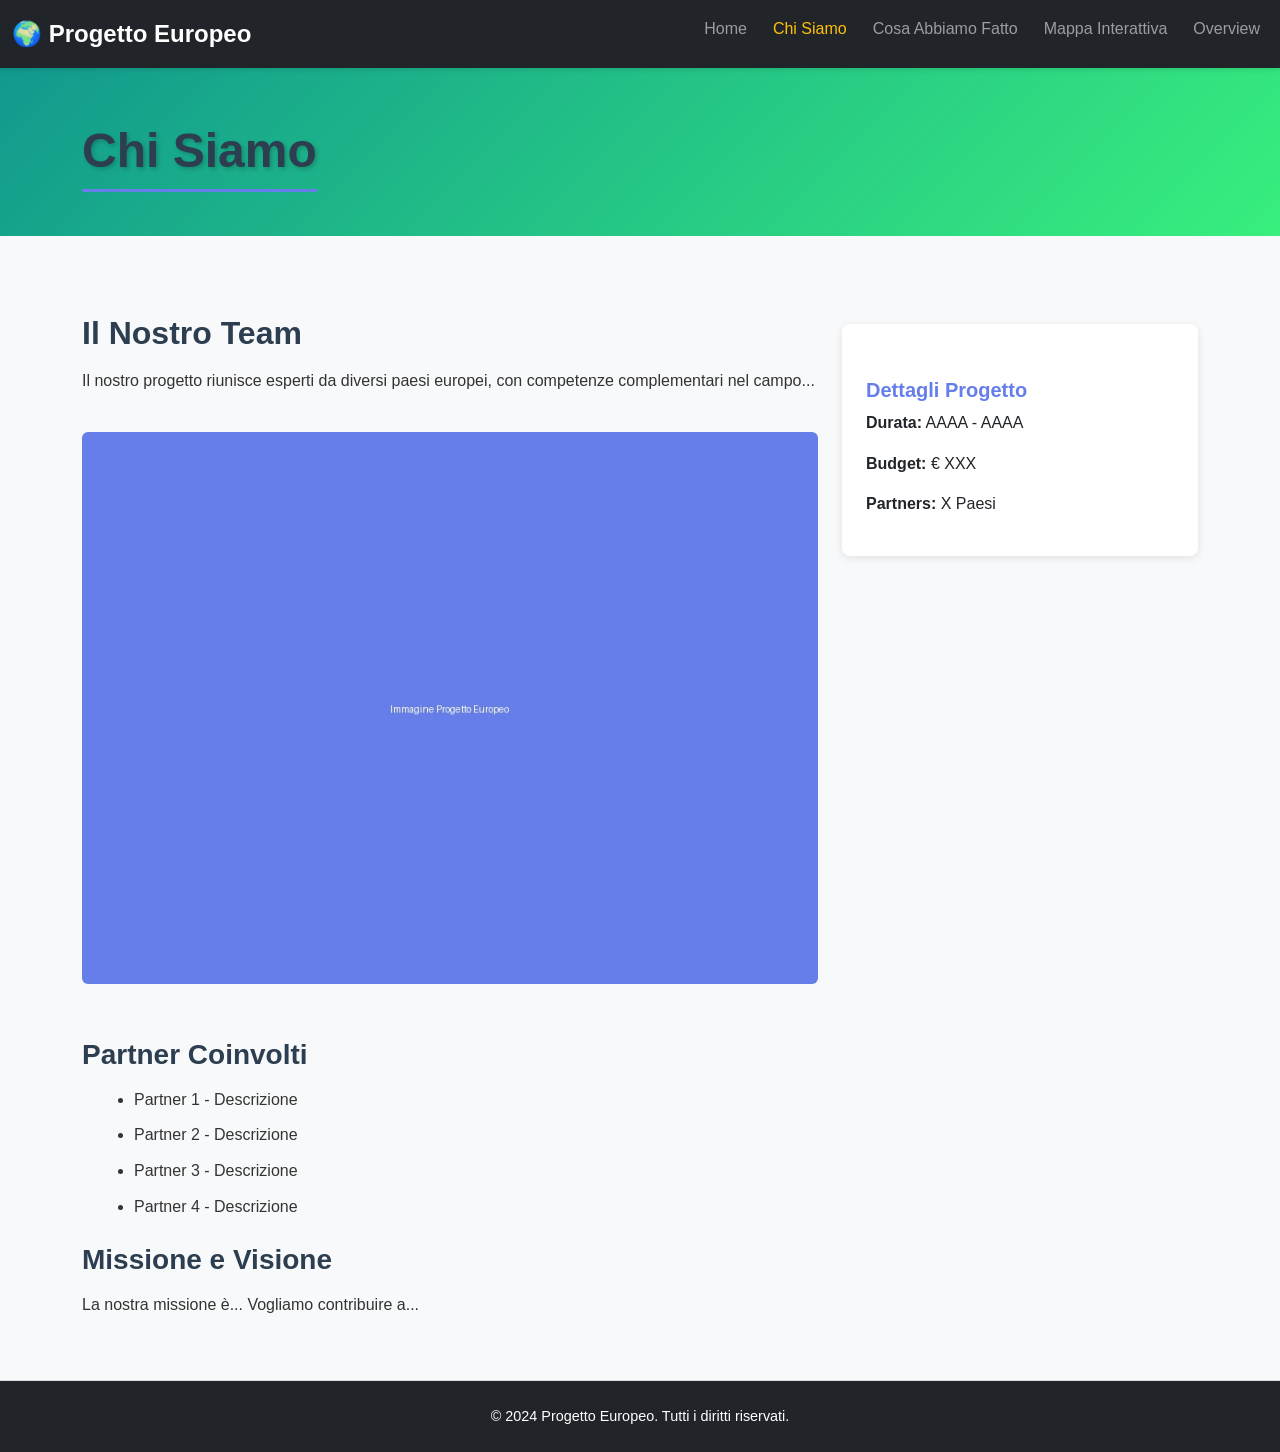
==== pages/chi-siamo.html @ 7ce90f55 "Aggiunta struttura sito con 5 pagine" ====
<!DOCTYPE html>
<html lang="it">
<head>
    <meta charset="UTF-8">
    <meta name="viewport" content="width=device-width, initial-scale=1.0">
    <title>Chi Siamo - Progetto Europeo</title>
    <link href="https://cdn.jsdelivr.net/npm/bootstrap@5.3.0/dist/css/bootstrap.min.css" rel="stylesheet">
    <link rel="stylesheet" href="../css/style.css">
</head>
<body>
    <!-- Navbar -->
    <nav class="navbar navbar-expand-lg navbar-dark bg-dark sticky-top">
        <div class="container-fluid">
            <a class="navbar-brand" href="../index.html">🌍 Progetto Europeo</a>
            <button class="navbar-toggler" type="button" data-bs-toggle="collapse" data-bs-target="#navbarNav">
                <span class="navbar-toggler-icon"></span>
            </button>
            <div class="collapse navbar-collapse" id="navbarNav">
                <ul class="navbar-nav ms-auto">
                    <li class="nav-item">
                        <a class="nav-link" href="../index.html">Home</a>
                    </li>
                    <li class="nav-item">
                        <a class="nav-link active" href="chi-siamo.html">Chi Siamo</a>
                    </li>
                    <li class="nav-item">
                        <a class="nav-link" href="cosa-abbiamo-fatto.html">Cosa Abbiamo Fatto</a>
                    </li>
                    <li class="nav-item">
                        <a class="nav-link" href="mappa-interattiva.html">Mappa Interattiva</a>
                    </li>
                    <li class="nav-item">
                        <a class="nav-link" href="overview.html">Overview</a>
                    </li>
                </ul>
            </div>
        </div>
    </nav>

    <!-- Page Title -->
    <section class="hero bg-success text-white py-4">
        <div class="container">
            <h1>Chi Siamo</h1>
        </div>
    </section>

    <!-- Main Content -->
    <main class="container my-5">
        <div class="row">
            <div class="col-md-8">
                <h2>Il Nostro Team</h2>
                <p>Il nostro progetto riunisce esperti da diversi paesi europei, con competenze complementari nel campo...</p>
                
                <img src="../images/prova.jpg" alt="Team Progetto" class="img-fluid rounded my-4">
                
                <h3>Partner Coinvolti</h3>
                <ul>
                    <li>Partner 1 - Descrizione</li>
                    <li>Partner 2 - Descrizione</li>
                    <li>Partner 3 - Descrizione</li>
                    <li>Partner 4 - Descrizione</li>
                </ul>

                <h3 class="mt-4">Missione e Visione</h3>
                <p>La nostra missione è... Vogliamo contribuire a...</p>
            </div>
            <aside class="col-md-4">
                <div class="card">
                    <div class="card-body">
                        <h5 class="card-title">Dettagli Progetto</h5>
                        <p><strong>Durata:</strong> AAAA - AAAA</p>
                        <p><strong>Budget:</strong> € XXX</p>
                        <p><strong>Partners:</strong> X Paesi</p>
                    </div>
                </div>
            </aside>
        </div>
    </main>

    <!-- Footer -->
    <footer class="bg-dark text-white text-center py-4 mt-5">
        <p>&copy; 2024 Progetto Europeo. Tutti i diritti riservati.</p>
    </footer>

    <script src="https://cdn.jsdelivr.net/npm/bootstrap@5.3.0/dist/js/bootstrap.bundle.min.js"></script>
    <script src="../js/script.js"></script>
</body>
</html>
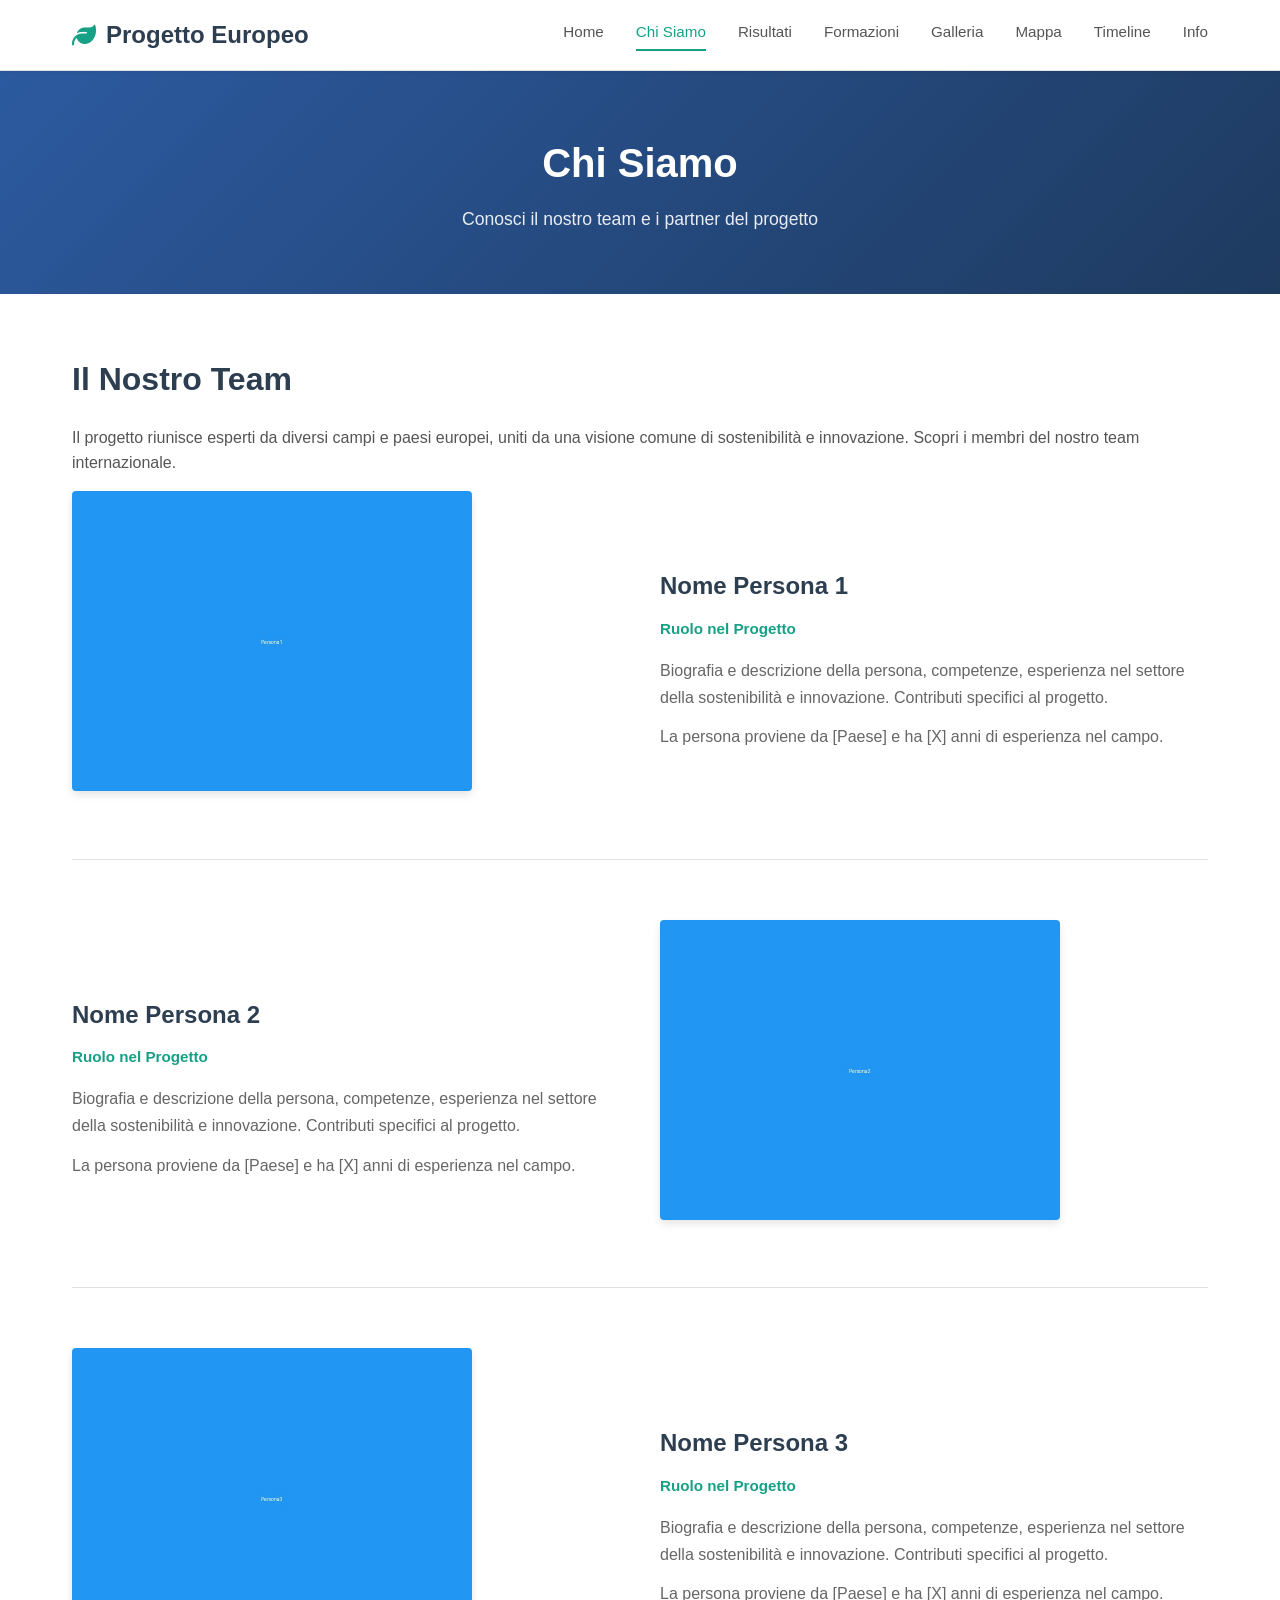
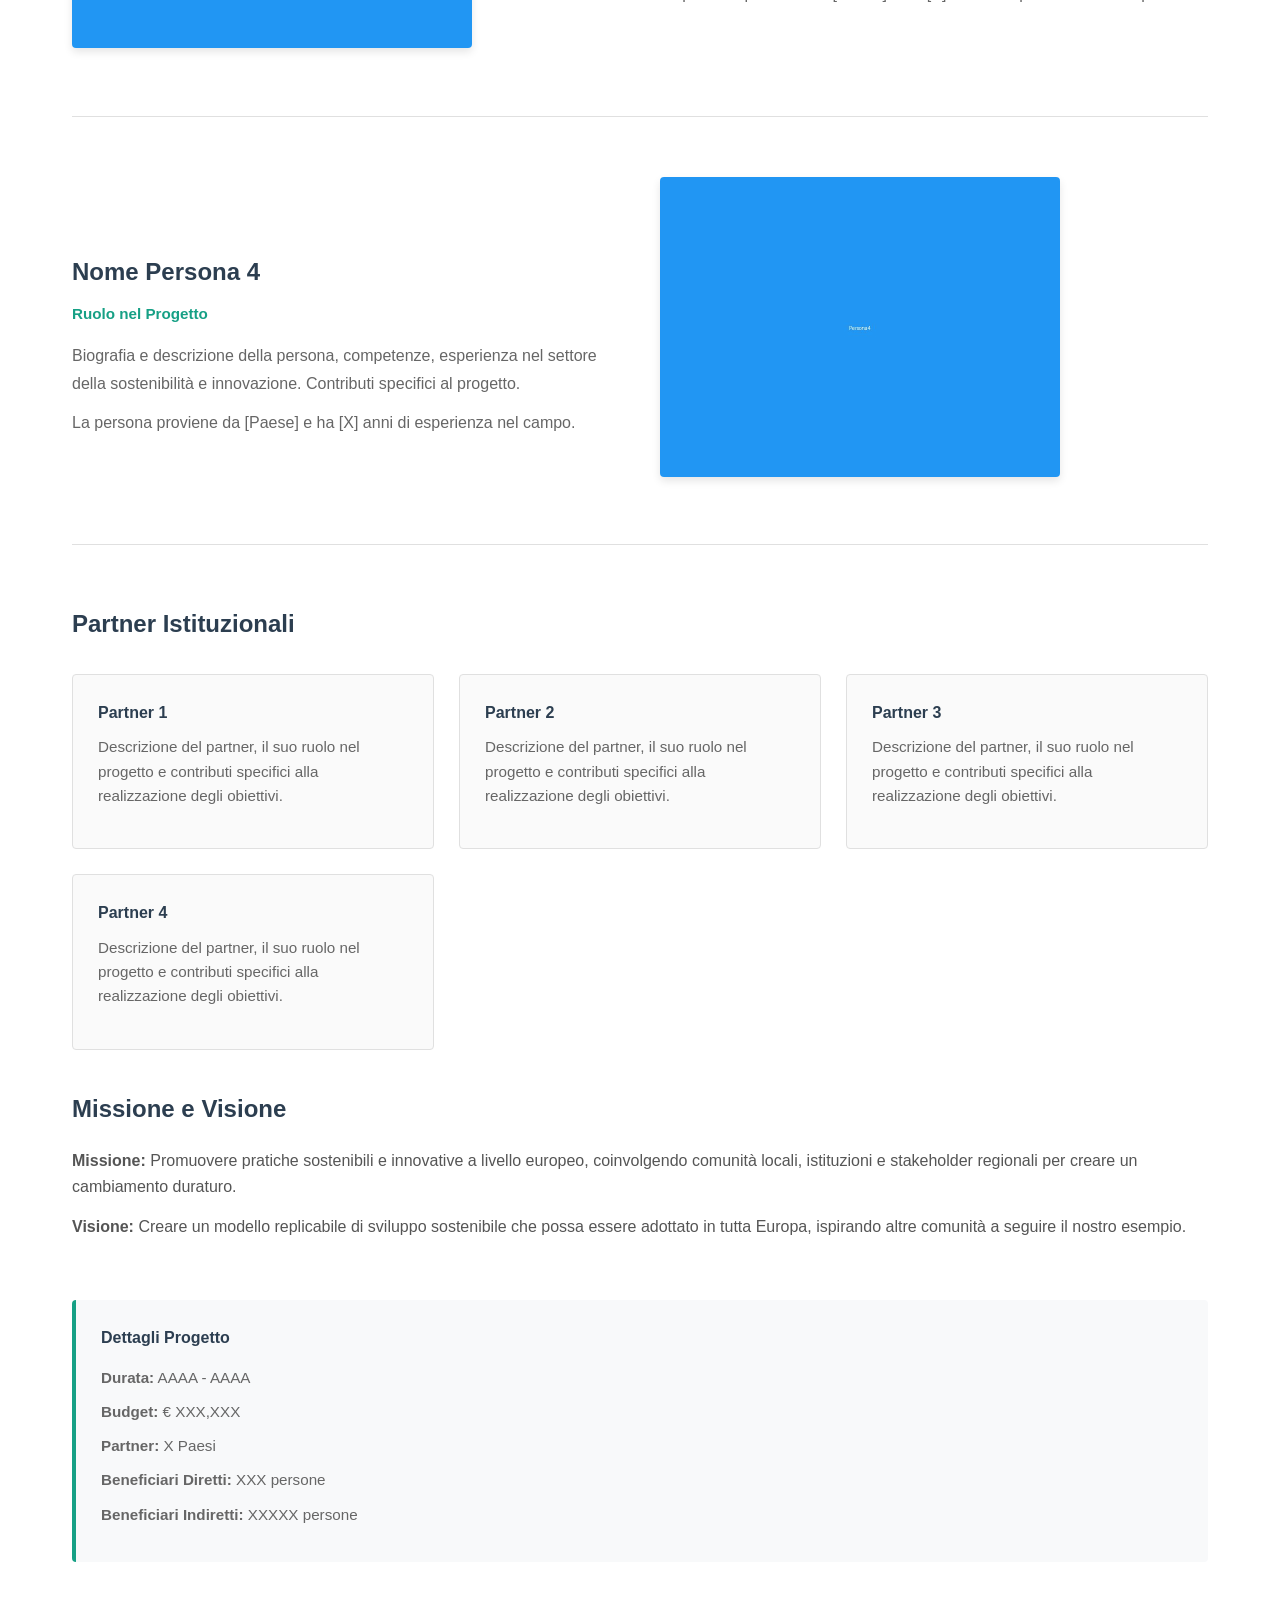
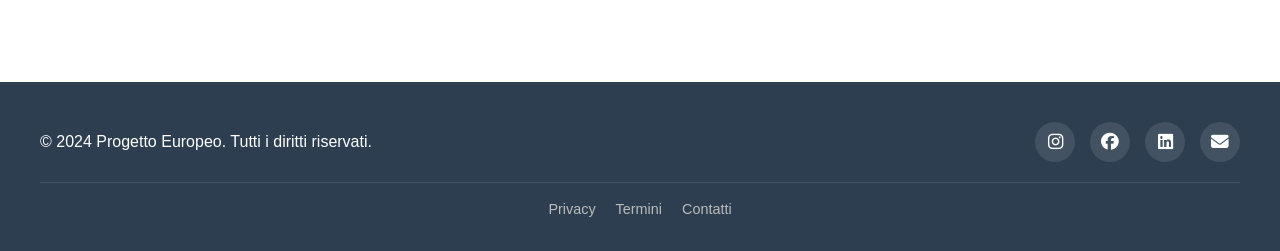
==== commit 4fd86eb3: "Nuovo tema minimalista, aggiunto: contatti, social icons, timeline, scrool-to-top" ====
--- a/pages/chi-siamo.html
+++ b/pages/chi-siamo.html
@@ -4,85 +4,166 @@
     <meta charset="UTF-8">
     <meta name="viewport" content="width=device-width, initial-scale=1.0">
     <title>Chi Siamo - Progetto Europeo</title>
-    <link href="https://cdn.jsdelivr.net/npm/bootstrap@5.3.0/dist/css/bootstrap.min.css" rel="stylesheet">
+    <link href="https://cdnjs.cloudflare.com/ajax/libs/font-awesome/6.4.0/css/all.min.css" rel="stylesheet">
     <link rel="stylesheet" href="../css/style.css">
 </head>
 <body>
     <!-- Navbar -->
-    <nav class="navbar navbar-expand-lg navbar-dark bg-dark sticky-top">
-        <div class="container-fluid">
-            <a class="navbar-brand" href="../index.html">🌍 Progetto Europeo</a>
-            <button class="navbar-toggler" type="button" data-bs-toggle="collapse" data-bs-target="#navbarNav">
-                <span class="navbar-toggler-icon"></span>
-            </button>
-            <div class="collapse navbar-collapse" id="navbarNav">
-                <ul class="navbar-nav ms-auto">
-                    <li class="nav-item">
-                        <a class="nav-link" href="../index.html">Home</a>
-                    </li>
-                    <li class="nav-item">
-                        <a class="nav-link active" href="chi-siamo.html">Chi Siamo</a>
-                    </li>
-                    <li class="nav-item">
-                        <a class="nav-link" href="cosa-abbiamo-fatto.html">Cosa Abbiamo Fatto</a>
-                    </li>
-                    <li class="nav-item">
-                        <a class="nav-link" href="mappa-interattiva.html">Mappa Interattiva</a>
-                    </li>
-                    <li class="nav-item">
-                        <a class="nav-link" href="overview.html">Overview</a>
-                    </li>
-                </ul>
+    <nav class="navbar">
+        <div class="nav-container">
+            <a href="../index.html" class="nav-logo">
+                <i class="fas fa-leaf"></i> Progetto Europeo
+            </a>
+            <div class="nav-menu">
+                <a href="../index.html" class="nav-link">Home</a>
+                <a href="chi-siamo.html" class="nav-link active">Chi Siamo</a>
+                <a href="risultati.html" class="nav-link">Risultati</a>
+                <a href="formazioni.html" class="nav-link">Formazioni</a>
+                <a href="galleria.html" class="nav-link">Galleria</a>
+                <a href="mappa.html" class="nav-link">Mappa</a>
+                <a href="timeline.html" class="nav-link">Timeline</a>
+                <a href="overview.html" class="nav-link">Info</a>
+            </div>
+            <div class="nav-toggle">
+                <span></span>
+                <span></span>
+                <span></span>
             </div>
         </div>
     </nav>
 
-    <!-- Page Title -->
-    <section class="hero bg-success text-white py-4">
-        <div class="container">
-            <h1>Chi Siamo</h1>
-        </div>
+    <!-- Page Header -->
+    <section class="page-header" style="background: linear-gradient(135deg, #2c5aa0 0%, #1e3a5f 100%);">
+        <h1>Chi Siamo</h1>
+        <p>Conosci il nostro team e i partner del progetto</p>
     </section>
 
-    <!-- Main Content -->
-    <main class="container my-5">
-        <div class="row">
-            <div class="col-md-8">
-                <h2>Il Nostro Team</h2>
-                <p>Il nostro progetto riunisce esperti da diversi paesi europei, con competenze complementari nel campo...</p>
-                
-                <img src="../images/prova.jpg" alt="Team Progetto" class="img-fluid rounded my-4">
-                
-                <h3>Partner Coinvolti</h3>
-                <ul>
-                    <li>Partner 1 - Descrizione</li>
-                    <li>Partner 2 - Descrizione</li>
-                    <li>Partner 3 - Descrizione</li>
-                    <li>Partner 4 - Descrizione</li>
-                </ul>
+    <main class="container">
+        <section class="content-section">
+            <h2>Il Nostro Team</h2>
+            <p>Il progetto riunisce esperti da diversi campi e paesi europei, uniti da una visione comune di sostenibilità e innovazione. Scopri i membri del nostro team internazionale.</p>
 
-                <h3 class="mt-4">Missione e Visione</h3>
-                <p>La nostra missione è... Vogliamo contribuire a...</p>
+            <!-- Team Members with Alternating Layout -->
+            <div class="team-member">
+                <div>
+                    <img src="../images/chi-siamo/persona1.jpg" alt="Persona 1" class="team-image">
+                </div>
+                <div class="team-info">
+                    <h3>Nome Persona 1</h3>
+                    <p class="position">Ruolo nel Progetto</p>
+                    <p>Biografia e descrizione della persona, competenze, esperienza nel settore della sostenibilità e innovazione. Contributi specifici al progetto.</p>
+                    <p>La persona proviene da [Paese] e ha [X] anni di esperienza nel campo.</p>
+                </div>
             </div>
-            <aside class="col-md-4">
-                <div class="card">
-                    <div class="card-body">
-                        <h5 class="card-title">Dettagli Progetto</h5>
-                        <p><strong>Durata:</strong> AAAA - AAAA</p>
-                        <p><strong>Budget:</strong> € XXX</p>
-                        <p><strong>Partners:</strong> X Paesi</p>
-                    </div>
+
+            <div class="team-member reverse">
+                <div>
+                    <img src="../images/chi-siamo/persona2.jpg" alt="Persona 2" class="team-image">
                 </div>
-            </aside>
-        </div>
+                <div class="team-info">
+                    <h3>Nome Persona 2</h3>
+                    <p class="position">Ruolo nel Progetto</p>
+                    <p>Biografia e descrizione della persona, competenze, esperienza nel settore della sostenibilità e innovazione. Contributi specifici al progetto.</p>
+                    <p>La persona proviene da [Paese] e ha [X] anni di esperienza nel campo.</p>
+                </div>
+            </div>
+
+            <div class="team-member">
+                <div>
+                    <img src="../images/chi-siamo/persona3.jpg" alt="Persona 3" class="team-image">
+                </div>
+                <div class="team-info">
+                    <h3>Nome Persona 3</h3>
+                    <p class="position">Ruolo nel Progetto</p>
+                    <p>Biografia e descrizione della persona, competenze, esperienza nel settore della sostenibilità e innovazione. Contributi specifici al progetto.</p>
+                    <p>La persona proviene da [Paese] e ha [X] anni di esperienza nel campo.</p>
+                </div>
+            </div>
+
+            <div class="team-member reverse">
+                <div>
+                    <img src="../images/chi-siamo/persona4.jpg" alt="Persona 4" class="team-image">
+                </div>
+                <div class="team-info">
+                    <h3>Nome Persona 4</h3>
+                    <p class="position">Ruolo nel Progetto</p>
+                    <p>Biografia e descrizione della persona, competenze, esperienza nel settore della sostenibilità e innovazione. Contributi specifici al progetto.</p>
+                    <p>La persona proviene da [Paese] e ha [X] anni di esperienza nel campo.</p>
+                </div>
+            </div>
+
+            <h3>Partner Istituzionali</h3>
+            <div class="partners-grid">
+                <div class="partner-card">
+                    <h4>Partner 1</h4>
+                    <p>Descrizione del partner, il suo ruolo nel progetto e contributi specifici alla realizzazione degli obiettivi.</p>
+                </div>
+                <div class="partner-card">
+                    <h4>Partner 2</h4>
+                    <p>Descrizione del partner, il suo ruolo nel progetto e contributi specifici alla realizzazione degli obiettivi.</p>
+                </div>
+                <div class="partner-card">
+                    <h4>Partner 3</h4>
+                    <p>Descrizione del partner, il suo ruolo nel progetto e contributi specifici alla realizzazione degli obiettivi.</p>
+                </div>
+                <div class="partner-card">
+                    <h4>Partner 4</h4>
+                    <p>Descrizione del partner, il suo ruolo nel progetto e contributi specifici alla realizzazione degli obiettivi.</p>
+                </div>
+            </div>
+
+            <h3>Missione e Visione</h3>
+            <p><strong>Missione:</strong> Promuovere pratiche sostenibili e innovative a livello europeo, coinvolgendo comunità locali, istituzioni e stakeholder regionali per creare un cambiamento duraturo.</p>
+            <p><strong>Visione:</strong> Creare un modello replicabile di sviluppo sostenibile che possa essere adottato in tutta Europa, ispirando altre comunità a seguire il nostro esempio.</p>
+        </section>
+
+        <aside class="info-box" style="margin-top: 40px;">
+            <h4>Dettagli Progetto</h4>
+            <ul class="info-list">
+                <li><strong>Durata:</strong> AAAA - AAAA</li>
+                <li><strong>Budget:</strong> € XXX,XXX</li>
+                <li><strong>Partner:</strong> X Paesi</li>
+                <li><strong>Beneficiari Diretti:</strong> XXX persone</li>
+                <li><strong>Beneficiari Indiretti:</strong> XXXXX persone</li>
+            </ul>
+        </aside>
     </main>
 
     <!-- Footer -->
-    <footer class="bg-dark text-white text-center py-4 mt-5">
-        <p>&copy; 2024 Progetto Europeo. Tutti i diritti riservati.</p>
+    <footer class="footer">
+        <div class="footer-container">
+            <div class="footer-content">
+                <div class="footer-text">
+                    <p>&copy; 2024 Progetto Europeo. Tutti i diritti riservati.</p>
+                </div>
+                <div class="social-links">
+                    <a href="https://instagram.com/tuo-progetto" target="_blank" title="Instagram">
+                        <i class="fab fa-instagram"></i>
+                    </a>
+                    <a href="https://facebook.com/tuo-progetto" target="_blank" title="Facebook">
+                        <i class="fab fa-facebook"></i>
+                    </a>
+                    <a href="https://linkedin.com" target="_blank" title="LinkedIn">
+                        <i class="fab fa-linkedin"></i>
+                    </a>
+                    <a href="mailto:info@progetto.it" title="Email">
+                        <i class="fas fa-envelope"></i>
+                    </a>
+                </div>
+            </div>
+            <div class="footer-links">
+                <a href="#">Privacy</a>
+                <a href="#">Termini</a>
+                <a href="#">Contatti</a>
+            </div>
+        </div>
     </footer>
 
-    <script src="https://cdn.jsdelivr.net/npm/bootstrap@5.3.0/dist/js/bootstrap.bundle.min.js"></script>
+    <!-- Scroll to Top Button -->
+    <button class="scroll-top-btn" id="scrollTopBtn">
+        <i class="fas fa-arrow-up"></i>
+    </button>
+
     <script src="../js/script.js"></script>
 </body>
 </html>
--- a/css/style.css
+++ b/css/style.css
@@ -0,0 +1,976 @@
+/* ===== Reset e Base ===== */
+* {
+    margin: 0;
+    padding: 0;
+    box-sizing: border-box;
+}
+
+html {
+    scroll-behavior: smooth;
+}
+
+body {
+    font-family: 'Segoe UI', Tahoma, Geneva, Verdana, sans-serif;
+    background-color: #ffffff;
+    color: #333;
+    line-height: 1.6;
+}
+
+/* ===== Navbar ===== */
+.navbar {
+    background-color: #ffffff;
+    border-bottom: 1px solid #e0e0e0;
+    position: sticky;
+    top: 0;
+    z-index: 1000;
+    box-shadow: 0 2px 4px rgba(0,0,0,0.05);
+}
+
+.nav-container {
+    max-width: 1200px;
+    margin: 0 auto;
+    padding: 1rem 2rem;
+    display: flex;
+    justify-content: space-between;
+    align-items: center;
+}
+
+.nav-logo {
+    font-size: 1.5rem;
+    font-weight: 700;
+    color: #2c3e50;
+    text-decoration: none;
+    display: flex;
+    align-items: center;
+    gap: 10px;
+}
+
+.nav-logo i {
+    color: #16a085;
+}
+
+.nav-menu {
+    display: flex;
+    gap: 2rem;
+    list-style: none;
+}
+
+.nav-link {
+    color: #555;
+    text-decoration: none;
+    font-size: 0.95rem;
+    font-weight: 500;
+    transition: color 0.3s ease;
+    border-bottom: 2px solid transparent;
+    padding-bottom: 5px;
+}
+
+.nav-link:hover,
+.nav-link.active {
+    color: #16a085;
+    border-bottom-color: #16a085;
+}
+
+.nav-toggle {
+    display: none;
+    flex-direction: column;
+    cursor: pointer;
+}
+
+.nav-toggle span {
+    width: 25px;
+    height: 3px;
+    background-color: #333;
+    margin: 5px 0;
+    transition: 0.3s;
+}
+
+/* ===== Hero Section ===== */
+.hero {
+    background: linear-gradient(135deg, #f5f7fa 0%, #c3cfe2 100%);
+    padding: 100px 2rem;
+    text-align: center;
+    min-height: 500px;
+    display: flex;
+    align-items: center;
+    justify-content: center;
+}
+
+.hero-content {
+    max-width: 800px;
+    margin: 0 auto;
+}
+
+.hero h1 {
+    font-size: 3rem;
+    color: #2c3e50;
+    margin-bottom: 15px;
+    font-weight: 700;
+}
+
+.hero-subtitle {
+    font-size: 1.3rem;
+    color: #555;
+    margin-bottom: 30px;
+}
+
+.cta-button {
+    display: inline-block;
+    padding: 12px 40px;
+    background-color: #16a085;
+    color: #fff;
+    text-decoration: none;
+    border-radius: 4px;
+    font-weight: 600;
+    transition: background-color 0.3s ease;
+}
+
+.cta-button:hover {
+    background-color: #117a65;
+}
+
+/* ===== Page Header ===== */
+.page-header {
+    padding: 60px 2rem;
+    color: #fff;
+    text-align: center;
+}
+
+.page-header h1 {
+    font-size: 2.5rem;
+    margin-bottom: 10px;
+    font-weight: 700;
+}
+
+.page-header p {
+    font-size: 1.1rem;
+    opacity: 0.9;
+}
+
+/* ===== Container ===== */
+.container {
+    max-width: 1200px;
+    margin: 0 auto;
+    padding: 60px 2rem;
+}
+
+/* ===== Highlights Grid ===== */
+.highlights {
+    margin-bottom: 60px;
+}
+
+.highlights h2 {
+    font-size: 2rem;
+    color: #2c3e50;
+    margin-bottom: 40px;
+    text-align: center;
+    font-weight: 700;
+}
+
+.highlights-grid {
+    display: grid;
+    grid-template-columns: repeat(auto-fit, minmax(300px, 1fr));
+    gap: 30px;
+}
+
+.highlight-card {
+    padding: 30px;
+    background-color: #f8f9fa;
+    border-radius: 4px;
+    text-align: center;
+    transition: transform 0.3s ease, box-shadow 0.3s ease;
+}
+
+.highlight-card:hover {
+    transform: translateY(-5px);
+    box-shadow: 0 8px 16px rgba(0,0,0,0.1);
+}
+
+.highlight-icon {
+    font-size: 2.5rem;
+    color: #16a085;
+    margin-bottom: 15px;
+}
+
+.highlight-card h3 {
+    font-size: 1.3rem;
+    color: #2c3e50;
+    margin-bottom: 10px;
+    font-weight: 600;
+}
+
+.highlight-card p {
+    color: #666;
+    font-size: 0.95rem;
+}
+
+/* ===== Content Section ===== */
+.content-section {
+    margin-bottom: 60px;
+}
+
+.content-section h2 {
+    font-size: 2rem;
+    color: #2c3e50;
+    margin-bottom: 20px;
+    font-weight: 700;
+}
+
+.content-section h3 {
+    font-size: 1.5rem;
+    color: #2c3e50;
+    margin-top: 40px;
+    margin-bottom: 20px;
+    font-weight: 600;
+}
+
+.content-section p {
+    color: #555;
+    margin-bottom: 15px;
+    font-size: 1rem;
+}
+
+/* ===== About Preview ===== */
+.about-preview {
+    background-color: #f8f9fa;
+    padding: 60px 2rem;
+    border-radius: 4px;
+}
+
+.about-content {
+    max-width: 900px;
+    margin: 0 auto;
+}
+
+.about-image {
+    max-width: 100%;
+    height: auto;
+    margin: 30px 0;
+    border-radius: 4px;
+}
+
+/* ===== Partners Grid ===== */
+.partners-grid {
+    display: grid;
+    grid-template-columns: repeat(auto-fit, minmax(280px, 1fr));
+    gap: 25px;
+    margin: 30px 0;
+}
+
+.partner-card {
+    padding: 25px;
+    border: 1px solid #e0e0e0;
+    border-radius: 4px;
+    background-color: #fafafa;
+    transition: all 0.3s ease;
+}
+
+.partner-card:hover {
+    border-color: #16a085;
+    box-shadow: 0 4px 12px rgba(22, 160, 133, 0.1);
+}
+
+.partner-card h4 {
+    color: #2c3e50;
+    margin-bottom: 10px;
+    font-weight: 600;
+}
+
+.partner-card p {
+    color: #666;
+    font-size: 0.95rem;
+}
+
+/* ===== Chi Siamo - Layout Alternato ===== */
+.team-member {
+    display: grid;
+    grid-template-columns: 1fr 1fr;
+    gap: 40px;
+    align-items: center;
+    margin-bottom: 60px;
+    padding-bottom: 60px;
+    border-bottom: 1px solid #e0e0e0;
+}
+
+.team-member:last-child {
+    border-bottom: none;
+}
+
+.team-member.reverse {
+    grid-template-columns: 1fr 1fr;
+    direction: rtl;
+}
+
+.team-member.reverse > * {
+    direction: ltr;
+}
+
+.team-image {
+    width: 100%;
+    max-width: 400px;
+    height: auto;
+    border-radius: 4px;
+    box-shadow: 0 4px 8px rgba(0,0,0,0.1);
+}
+
+.team-info h3 {
+    font-size: 1.5rem;
+    color: #2c3e50;
+    margin-bottom: 10px;
+    font-weight: 600;
+}
+
+.team-info .position {
+    color: #16a085;
+    font-weight: 600;
+    margin-bottom: 15px;
+    font-size: 0.95rem;
+}
+
+.team-info p {
+    color: #666;
+    margin-bottom: 12px;
+    line-height: 1.7;
+}
+
+/* ===== Timeline ===== */
+.results-timeline {
+    margin: 40px 0;
+}
+
+.timeline-item {
+    margin-bottom: 50px;
+    padding-left: 50px;
+    position: relative;
+}
+
+.timeline-marker {
+    position: absolute;
+    left: 0;
+    top: 0;
+    width: 40px;
+    height: 40px;
+    background-color: #16a085;
+    color: white;
+    border-radius: 50%;
+    display: flex;
+    align-items: center;
+    justify-content: center;
+    font-weight: bold;
+    font-size: 1.1rem;
+}
+
+.timeline-item h3 {
+    color: #2c3e50;
+    margin-bottom: 10px;
+    font-weight: 600;
+}
+
+.timeline-image {
+    max-width: 100%;
+    height: auto;
+    margin-top: 20px;
+    border-radius: 4px;
+}
+
+/* ===== Courses Grid ===== */
+.courses-grid {
+    display: grid;
+    grid-template-columns: repeat(auto-fit, minmax(300px, 1fr));
+    gap: 25px;
+    margin: 30px 0;
+}
+
+.course-card {
+    border: 1px solid #e0e0e0;
+    border-radius: 4px;
+    overflow: hidden;
+    transition: all 0.3s ease;
+    background-color: #fff;
+}
+
+.course-card:hover {
+    box-shadow: 0 8px 16px rgba(0,0,0,0.1);
+}
+
+.course-header {
+    height: 100px;
+    display: flex;
+    align-items: center;
+    justify-content: center;
+    color: white;
+    font-size: 2rem;
+}
+
+.course-body {
+    padding: 25px;
+}
+
+.course-body h3 {
+    color: #2c3e50;
+    font-size: 1.2rem;
+    margin-bottom: 12px;
+    font-weight: 600;
+}
+
+.course-meta {
+    display: flex;
+    gap: 20px;
+    margin-bottom: 15px;
+    font-size: 0.9rem;
+    color: #666;
+}
+
+.course-meta span {
+    display: flex;
+    align-items: center;
+    gap: 5px;
+}
+
+.course-dates {
+    color: #16a085;
+    font-weight: 600;
+    font-size: 0.9rem;
+}
+
+/* ===== Resources List ===== */
+.resources-list {
+    margin: 30px 0;
+}
+
+.resource-item {
+    display: flex;
+    gap: 25px;
+    padding: 25px;
+    border: 1px solid #e0e0e0;
+    border-radius: 4px;
+    margin-bottom: 20px;
+    transition: all 0.3s ease;
+}
+
+.resource-item:hover {
+    border-color: #16a085;
+    background-color: #f8f9fa;
+}
+
+.resource-item i {
+    font-size: 2rem;
+    color: #16a085;
+    min-width: 60px;
+}
+
+.resource-info h4 {
+    color: #2c3e50;
+    margin-bottom: 5px;
+    font-weight: 600;
+}
+
+.resource-info p {
+    color: #666;
+    margin-bottom: 10px;
+    font-size: 0.95rem;
+}
+
+.download-link {
+    color: #16a085;
+    text-decoration: none;
+    font-weight: 600;
+    transition: color 0.3s ease;
+}
+
+.download-link:hover {
+    color: #117a65;
+}
+
+/* ===== Galleria Foto ===== */
+.gallery-grid {
+    display: grid;
+    grid-template-columns: repeat(auto-fill, minmax(250px, 1fr));
+    gap: 20px;
+    margin: 30px 0;
+}
+
+.gallery-item {
+    position: relative;
+    overflow: hidden;
+    border-radius: 4px;
+    aspect-ratio: 1;
+    cursor: pointer;
+}
+
+.gallery-item img {
+    width: 100%;
+    height: 100%;
+    object-fit: cover;
+    transition: transform 0.3s ease;
+}
+
+.gallery-item:hover img {
+    transform: scale(1.05);
+}
+
+.gallery-overlay {
+    position: absolute;
+    top: 0;
+    left: 0;
+    right: 0;
+    bottom: 0;
+    background-color: rgba(22, 160, 133, 0.8);
+    display: flex;
+    align-items: center;
+    justify-content: center;
+    color: white;
+    font-weight: 600;
+    opacity: 0;
+    transition: opacity 0.3s ease;
+}
+
+.gallery-item:hover .gallery-overlay {
+    opacity: 1;
+}
+
+/* ===== Stats Grid ===== */
+.stats-grid {
+    display: grid;
+    grid-template-columns: repeat(auto-fit, minmax(200px, 1fr));
+    gap: 25px;
+    margin: 30px 0;
+}
+
+.stat-card {
+    padding: 30px;
+    background-color: #f8f9fa;
+    border-radius: 4px;
+    text-align: center;
+    border: 1px solid #e0e0e0;
+}
+
+.stat-number {
+    font-size: 2.5rem;
+    color: #16a085;
+    font-weight: 700;
+    margin-bottom: 10px;
+}
+
+.stat-card p {
+    color: #666;
+    font-weight: 600;
+}
+
+/* ===== Deliverables Grid ===== */
+.deliverables-grid {
+    display: grid;
+    grid-template-columns: repeat(auto-fit, minmax(250px, 1fr));
+    gap: 25px;
+    margin: 30px 0;
+}
+
+.deliverable-item {
+    padding: 30px;
+    background-color: #f8f9fa;
+    border-radius: 4px;
+    text-align: center;
+    transition: all 0.3s ease;
+}
+
+.deliverable-item:hover {
+    background-color: #e8f5f1;
+}
+
+.deliverable-item i {
+    font-size: 2.5rem;
+    color: #16a085;
+    margin-bottom: 15px;
+}
+
+.deliverable-item h4 {
+    color: #2c3e50;
+    margin-bottom: 10px;
+    font-weight: 600;
+}
+
+.deliverable-item p {
+    color: #666;
+    font-size: 0.95rem;
+}
+
+/* ===== Info Box ===== */
+.info-box {
+    padding: 25px;
+    background-color: #f8f9fa;
+    border-radius: 4px;
+    border-left: 4px solid #16a085;
+}
+
+.info-box h4 {
+    color: #2c3e50;
+    margin-bottom: 15px;
+    font-weight: 600;
+}
+
+.info-list {
+    list-style: none;
+}
+
+.info-list li {
+    color: #666;
+    margin-bottom: 10px;
+    font-size: 0.95rem;
+}
+
+.link-button {
+    display: inline-block;
+    color: #16a085;
+    text-decoration: none;
+    font-weight: 600;
+    transition: color 0.3s ease;
+    margin-top: 15px;
+}
+
+.link-button:hover {
+    color: #117a65;
+}
+
+.full-image {
+    max-width: 100%;
+    height: auto;
+    margin: 30px 0;
+    border-radius: 4px;
+}
+
+/* ===== Contact Section ===== */
+.contact-section {
+    background-color: #f8f9fa;
+    padding: 60px 2rem;
+    margin: 60px 0;
+    border-radius: 4px;
+}
+
+.contact-section h2 {
+    text-align: center;
+    margin-bottom: 40px;
+}
+
+.contact-grid {
+    display: grid;
+    grid-template-columns: repeat(auto-fit, minmax(280px, 1fr));
+    gap: 25px;
+}
+
+.contact-card {
+    background-color: #fff;
+    padding: 30px;
+    border-radius: 4px;
+    text-align: center;
+    border: 1px solid #e0e0e0;
+    transition: all 0.3s ease;
+}
+
+.contact-card:hover {
+    border-color: #16a085;
+    box-shadow: 0 4px 12px rgba(22, 160, 133, 0.1);
+}
+
+.contact-card i {
+    font-size: 2.5rem;
+    color: #16a085;
+    margin-bottom: 15px;
+    display: block;
+}
+
+.contact-card p {
+    color: #666;
+    font-size: 1rem;
+    margin-bottom: 0;
+}
+
+.contact-card a {
+    color: #16a085;
+    text-decoration: none;
+    font-weight: 600;
+    transition: color 0.3s ease;
+}
+
+.contact-card a:hover {
+    color: #117a65;
+}
+
+/* ===== Instagram CTA ===== */
+.instagram-cta {
+    background: linear-gradient(135deg, #e74c3c 0%, #e67e22 100%);
+    padding: 40px 2rem;
+    text-align: center;
+    margin: 60px 0;
+    border-radius: 4px;
+}
+
+.instagram-cta h3 {
+    color: #fff;
+    margin-bottom: 15px;
+    font-size: 1.5rem;
+}
+
+.instagram-cta p {
+    color: #fff;
+    margin-bottom: 20px;
+    font-size: 1rem;
+}
+
+.instagram-button {
+    display: inline-block;
+    padding: 14px 40px;
+    background-color: #fff;
+    color: #e74c3c;
+    text-decoration: none;
+    border-radius: 4px;
+    font-weight: 600;
+    transition: all 0.3s ease;
+    font-size: 1rem;
+}
+
+.instagram-button:hover {
+    transform: translateY(-2px);
+    box-shadow: 0 4px 12px rgba(0,0,0,0.2);
+}
+
+.instagram-button i {
+    margin-right: 8px;
+}
+
+/* ===== Scroll to Top Button ===== */
+.scroll-top-btn {
+    position: fixed;
+    bottom: 30px;
+    right: 30px;
+    width: 50px;
+    height: 50px;
+    background-color: #16a085;
+    color: #fff;
+    border: none;
+    border-radius: 50%;
+    font-size: 1.5rem;
+    cursor: pointer;
+    display: none;
+    align-items: center;
+    justify-content: center;
+    z-index: 999;
+    transition: all 0.3s ease;
+    box-shadow: 0 4px 8px rgba(0,0,0,0.2);
+}
+
+.scroll-top-btn:hover {
+    background-color: #117a65;
+    transform: translateY(-5px);
+    box-shadow: 0 6px 12px rgba(0,0,0,0.3);
+}
+
+.scroll-top-btn.show {
+    display: flex;
+}
+
+/* ===== Footer ===== */
+.footer {
+    background-color: #2c3e50;
+    color: #fff;
+    padding: 40px 2rem 30px;
+    margin-top: 60px;
+}
+
+.footer-container {
+    max-width: 1200px;
+    margin: 0 auto;
+}
+
+.footer-content {
+    display: flex;
+    justify-content: space-between;
+    align-items: center;
+    margin-bottom: 20px;
+}
+
+.footer-text {
+    flex: 1;
+}
+
+.footer-text p {
+    margin: 0;
+}
+
+.social-links {
+    display: flex;
+    gap: 15px;
+}
+
+.social-links a {
+    display: flex;
+    align-items: center;
+    justify-content: center;
+    width: 40px;
+    height: 40px;
+    background-color: rgba(255,255,255,0.1);
+    color: #fff;
+    border-radius: 50%;
+    text-decoration: none;
+    transition: all 0.3s ease;
+    font-size: 1.1rem;
+}
+
+.social-links a:hover {
+    background-color: #16a085;
+    transform: translateY(-3px);
+}
+
+.footer-links {
+    display: flex;
+    gap: 20px;
+    justify-content: center;
+    padding-top: 15px;
+    border-top: 1px solid rgba(255,255,255,0.1);
+}
+
+.footer-links a {
+    color: #bbb;
+    text-decoration: none;
+    transition: color 0.3s ease;
+    font-size: 0.9rem;
+}
+
+.footer-links a:hover {
+    color: #16a085;
+}
+
+/* ===== Responsive ===== */
+@media (max-width: 768px) {
+    .nav-menu {
+        display: none;
+        gap: 0;
+        flex-direction: column;
+        position: absolute;
+        top: 100%;
+        left: 0;
+        right: 0;
+        background-color: #fff;
+        border-bottom: 1px solid #e0e0e0;
+    }
+
+    .nav-menu.active {
+        display: flex;
+    }
+
+    .nav-link {
+        padding: 15px 2rem;
+        border: none;
+        border-bottom: 1px solid #e0e0e0;
+    }
+
+    .nav-toggle {
+        display: flex;
+    }
+
+    .hero h1 {
+        font-size: 2rem;
+    }
+
+    .hero-subtitle {
+        font-size: 1rem;
+    }
+
+    .page-header h1 {
+        font-size: 1.8rem;
+    }
+
+    .highlights-grid,
+    .partners-grid,
+    .courses-grid,
+    .stats-grid,
+    .deliverables-grid,
+    .gallery-grid {
+        grid-template-columns: 1fr;
+    }
+
+    .team-member,
+    .team-member.reverse {
+        grid-template-columns: 1fr;
+        direction: ltr;
+    }
+
+    .team-member.reverse > * {
+        direction: ltr;
+    }
+
+    .footer-content {
+        flex-direction: column;
+        text-align: center;
+        gap: 20px;
+    }
+
+    .social-links {
+        justify-content: center;
+    }
+
+    .footer-links {
+        justify-content: center;
+        flex-wrap: wrap;
+    }
+
+    .contact-grid {
+        grid-template-columns: 1fr;
+    }
+
+    .scroll-top-btn {
+        bottom: 20px;
+        right: 20px;
+        width: 45px;
+        height: 45px;
+        font-size: 1.2rem;
+    }
+
+    .instagram-cta {
+        margin: 40px 0;
+        padding: 30px 1rem;
+    }
+
+    .instagram-cta h3 {
+        font-size: 1.2rem;
+    }
+
+    .resource-item {
+        flex-direction: column;
+        align-items: center;
+        text-align: center;
+    }
+
+    .resource-item i {
+        min-width: auto;
+    }
+}
+
+@media (max-width: 576px) {
+    .container {
+        padding: 40px 1rem;
+    }
+
+    .hero {
+        padding: 60px 1rem;
+    }
+
+    .page-header {
+        padding: 40px 1rem;
+    }
+
+    .page-header h1 {
+        font-size: 1.5rem;
+    }
+
+    .nav-container {
+        padding: 1rem;
+    }
+
+    .nav-logo {
+        font-size: 1.2rem;
+    }
+
+    .nav-menu {
+        gap: 0;
+    }
+}
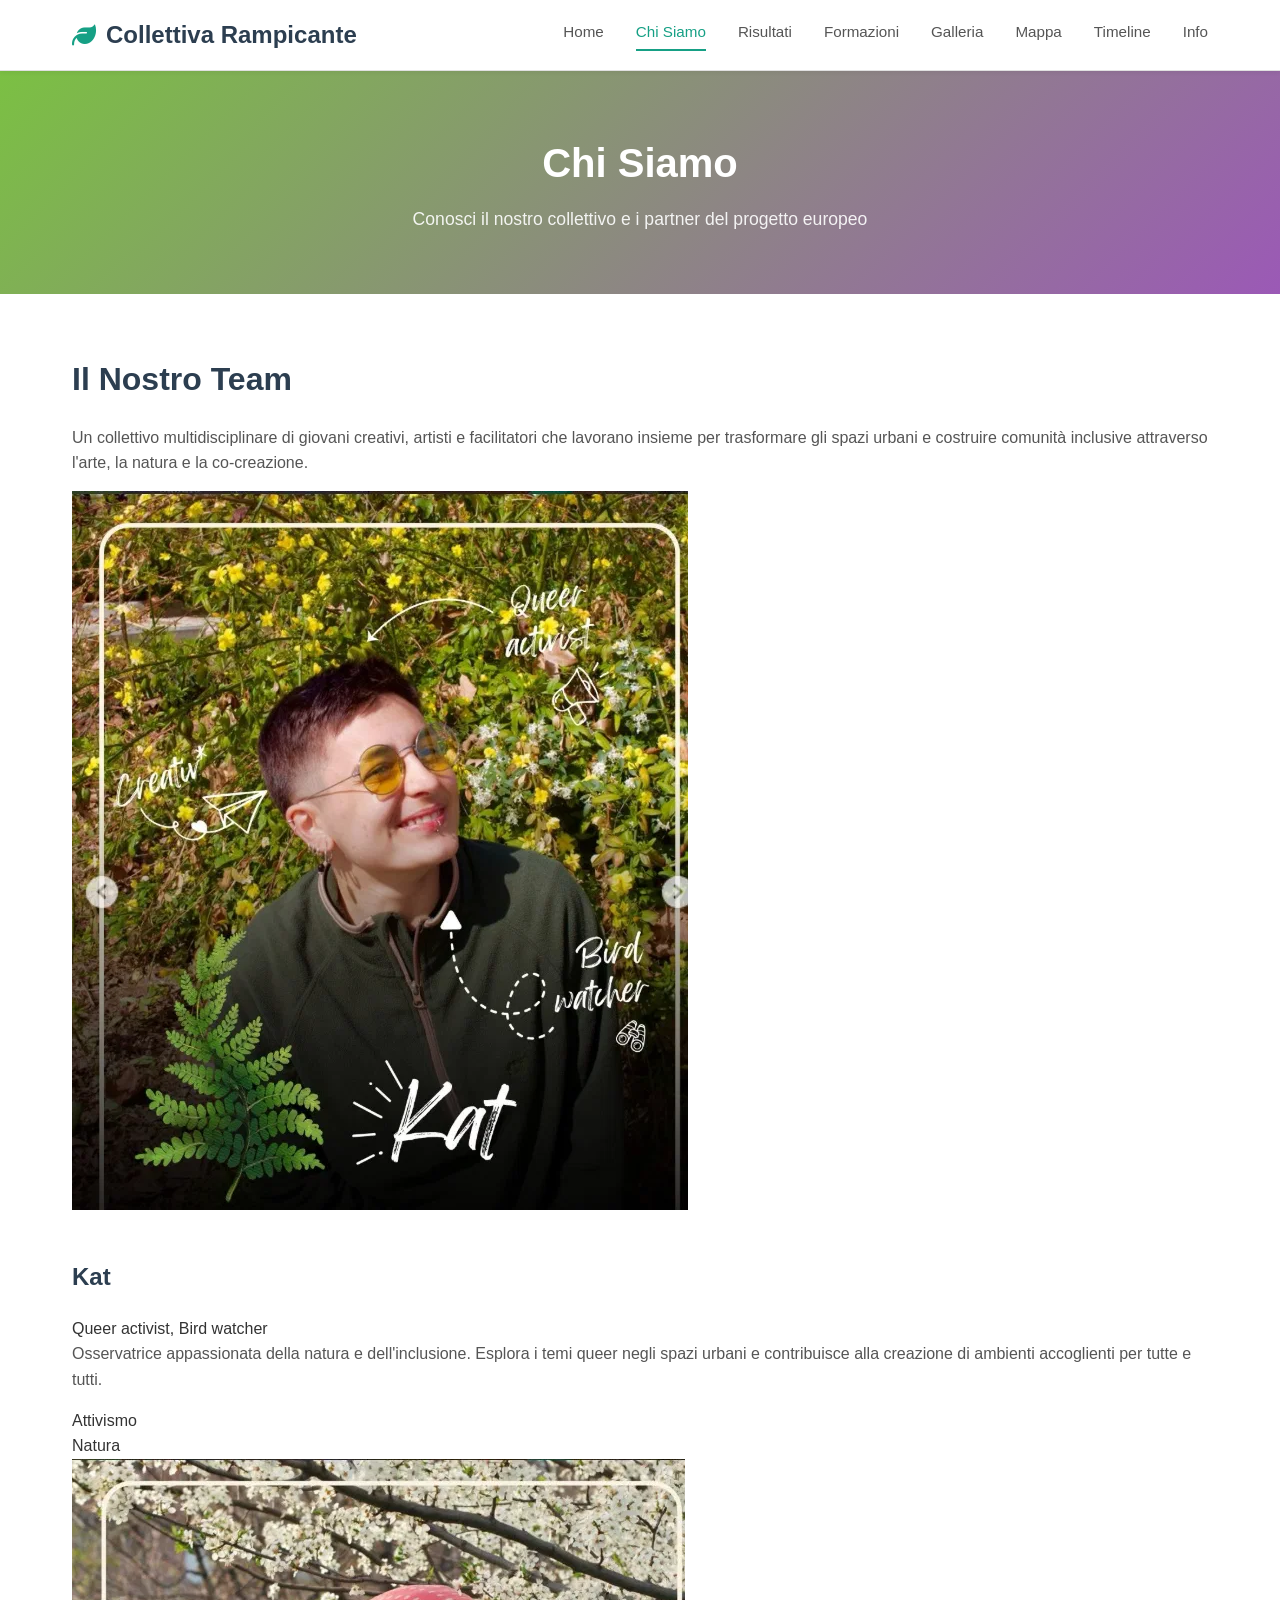
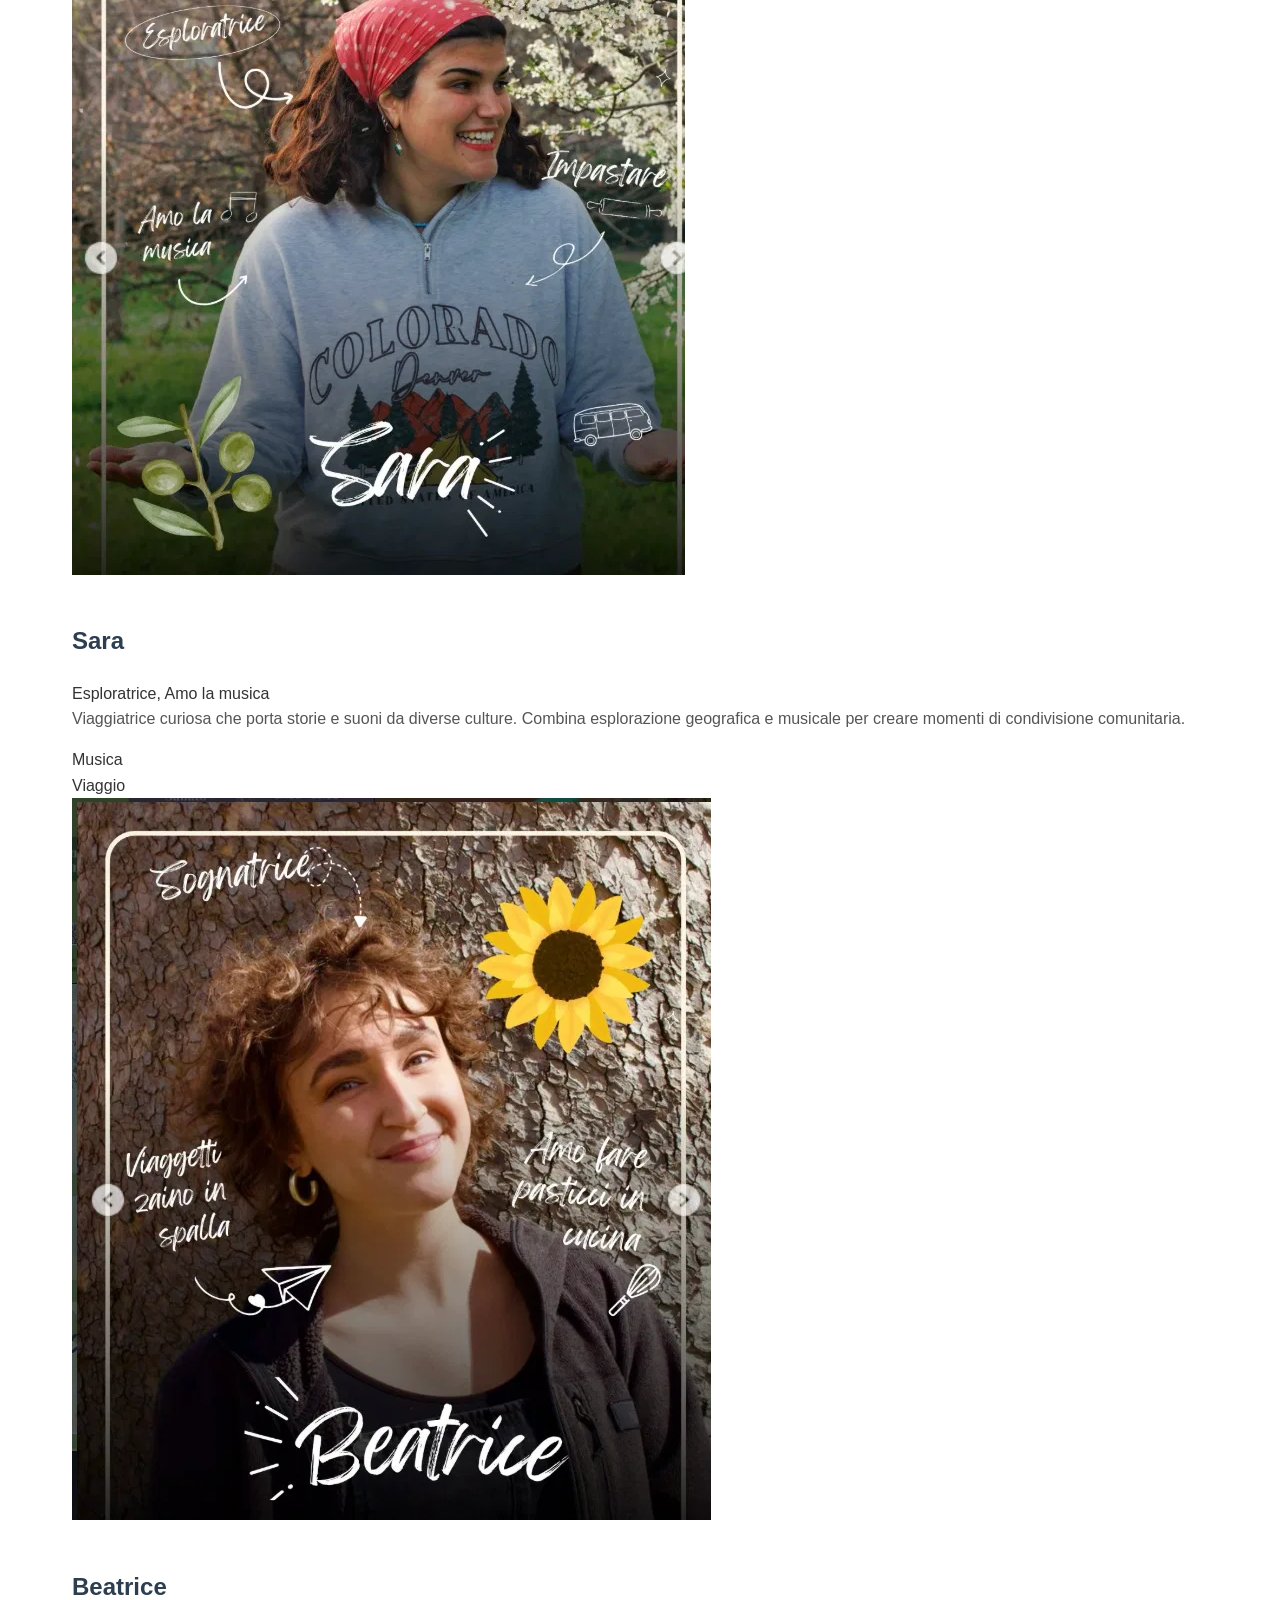
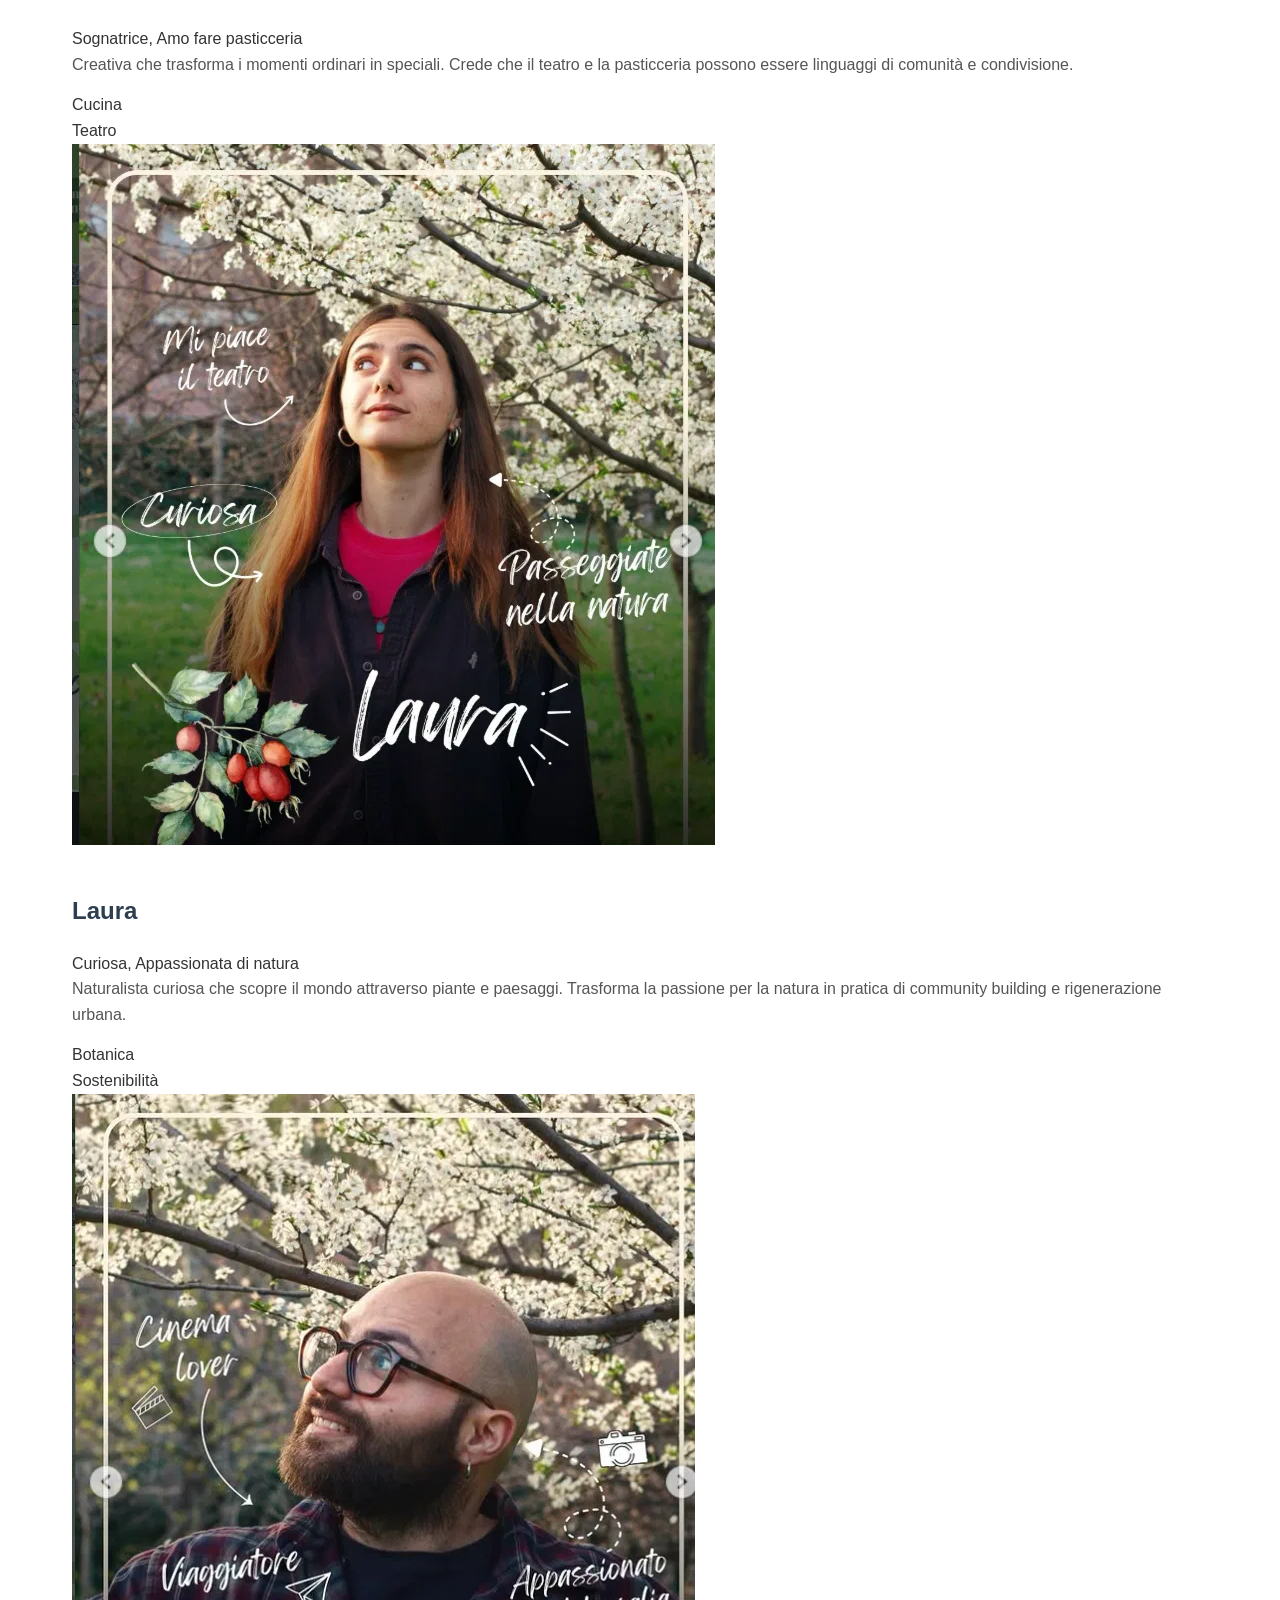
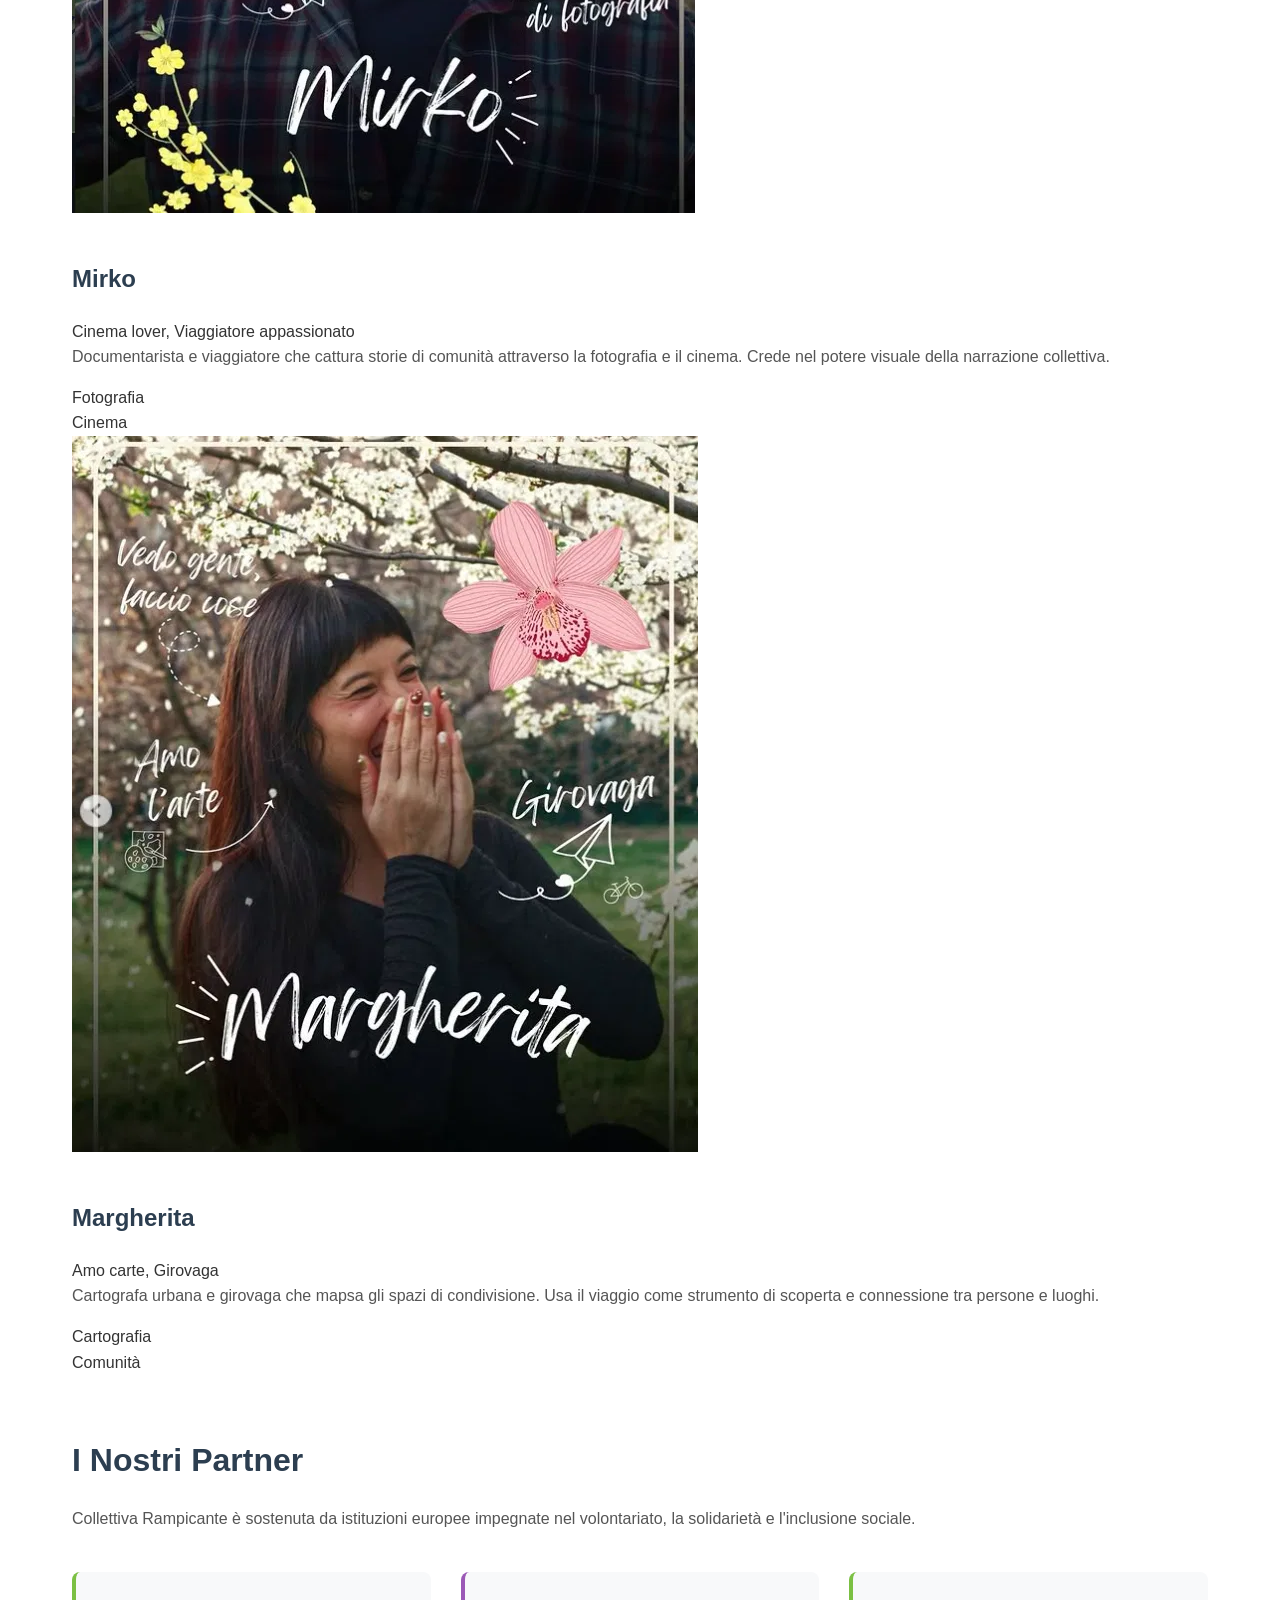
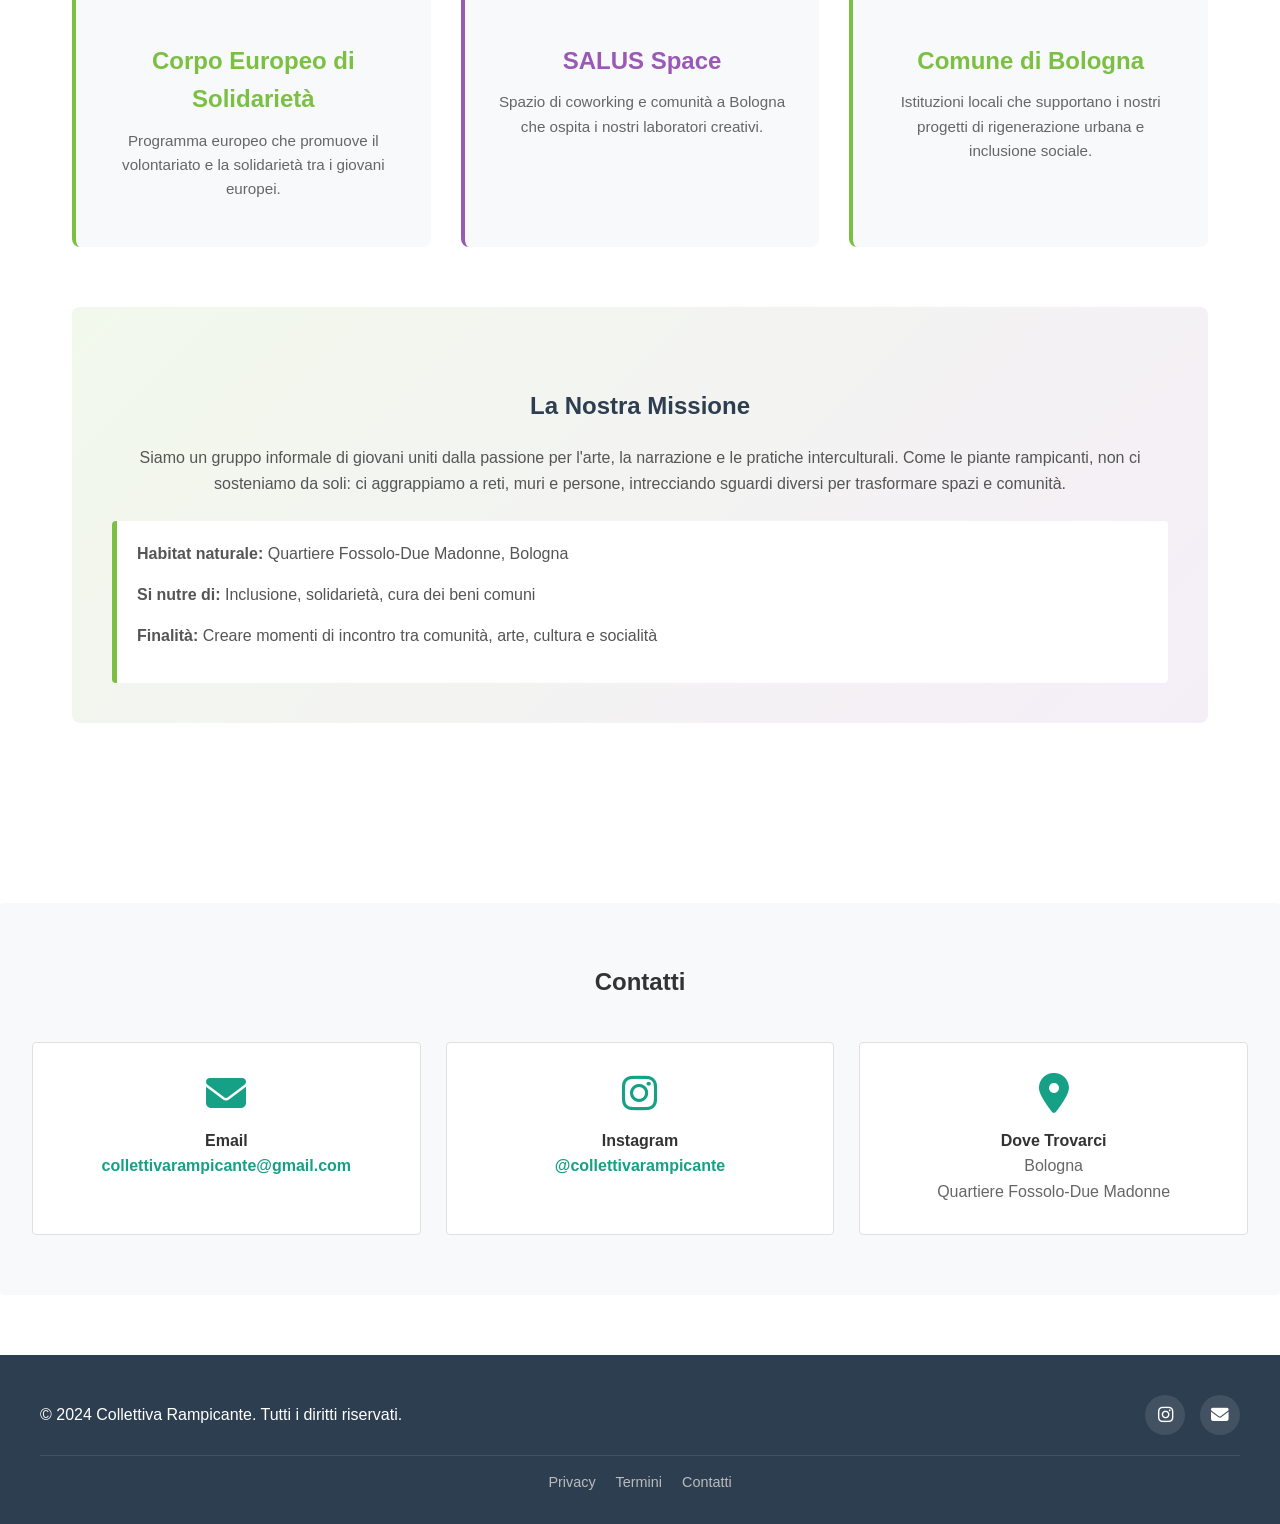
==== commit fe8d2b55: "feat: Collettiva Rampicante v4 - Team Members REALI, Laboratori TALEE, Immagini Organizzate" ====
--- a/pages/chi-siamo.html
+++ b/pages/chi-siamo.html
@@ -3,7 +3,7 @@
 <head>
     <meta charset="UTF-8">
     <meta name="viewport" content="width=device-width, initial-scale=1.0">
-    <title>Chi Siamo - Progetto Europeo</title>
+    <title>Chi Siamo - Collettiva Rampicante</title>
     <link href="https://cdnjs.cloudflare.com/ajax/libs/font-awesome/6.4.0/css/all.min.css" rel="stylesheet">
     <link rel="stylesheet" href="../css/style.css">
 </head>
@@ -12,7 +12,7 @@
     <nav class="navbar">
         <div class="nav-container">
             <a href="../index.html" class="nav-logo">
-                <i class="fas fa-leaf"></i> Progetto Europeo
+                <i class="fas fa-leaf"></i> Collettiva Rampicante
             </a>
             <div class="nav-menu">
                 <a href="../index.html" class="nav-link">Home</a>
@@ -33,120 +33,166 @@
     </nav>
 
     <!-- Page Header -->
-    <section class="page-header" style="background: linear-gradient(135deg, #2c5aa0 0%, #1e3a5f 100%);">
+    <section class="page-header" style="background: linear-gradient(135deg, #7BC043 0%, #9B59B6 100%);">
         <h1>Chi Siamo</h1>
-        <p>Conosci il nostro team e i partner del progetto</p>
+        <p>Conosci il nostro collettivo e i partner del progetto europeo</p>
     </section>
 
     <main class="container">
         <section class="content-section">
             <h2>Il Nostro Team</h2>
-            <p>Il progetto riunisce esperti da diversi campi e paesi europei, uniti da una visione comune di sostenibilità e innovazione. Scopri i membri del nostro team internazionale.</p>
-
-            <!-- Team Members with Alternating Layout -->
-            <div class="team-member">
-                <div>
-                    <img src="../images/chi-siamo/persona1.jpg" alt="Persona 1" class="team-image">
-                </div>
-                <div class="team-info">
-                    <h3>Nome Persona 1</h3>
-                    <p class="position">Ruolo nel Progetto</p>
-                    <p>Biografia e descrizione della persona, competenze, esperienza nel settore della sostenibilità e innovazione. Contributi specifici al progetto.</p>
-                    <p>La persona proviene da [Paese] e ha [X] anni di esperienza nel campo.</p>
-                </div>
-            </div>
-
-            <div class="team-member reverse">
-                <div>
-                    <img src="../images/chi-siamo/persona2.jpg" alt="Persona 2" class="team-image">
-                </div>
-                <div class="team-info">
-                    <h3>Nome Persona 2</h3>
-                    <p class="position">Ruolo nel Progetto</p>
-                    <p>Biografia e descrizione della persona, competenze, esperienza nel settore della sostenibilità e innovazione. Contributi specifici al progetto.</p>
-                    <p>La persona proviene da [Paese] e ha [X] anni di esperienza nel campo.</p>
-                </div>
-            </div>
-
-            <div class="team-member">
-                <div>
-                    <img src="../images/chi-siamo/persona3.jpg" alt="Persona 3" class="team-image">
-                </div>
-                <div class="team-info">
-                    <h3>Nome Persona 3</h3>
-                    <p class="position">Ruolo nel Progetto</p>
-                    <p>Biografia e descrizione della persona, competenze, esperienza nel settore della sostenibilità e innovazione. Contributi specifici al progetto.</p>
-                    <p>La persona proviene da [Paese] e ha [X] anni di esperienza nel campo.</p>
-                </div>
-            </div>
-
-            <div class="team-member reverse">
-                <div>
-                    <img src="../images/chi-siamo/persona4.jpg" alt="Persona 4" class="team-image">
-                </div>
-                <div class="team-info">
-                    <h3>Nome Persona 4</h3>
-                    <p class="position">Ruolo nel Progetto</p>
-                    <p>Biografia e descrizione della persona, competenze, esperienza nel settore della sostenibilità e innovazione. Contributi specifici al progetto.</p>
-                    <p>La persona proviene da [Paese] e ha [X] anni di esperienza nel campo.</p>
-                </div>
-            </div>
-
-            <h3>Partner Istituzionali</h3>
-            <div class="partners-grid">
-                <div class="partner-card">
-                    <h4>Partner 1</h4>
-                    <p>Descrizione del partner, il suo ruolo nel progetto e contributi specifici alla realizzazione degli obiettivi.</p>
-                </div>
-                <div class="partner-card">
-                    <h4>Partner 2</h4>
-                    <p>Descrizione del partner, il suo ruolo nel progetto e contributi specifici alla realizzazione degli obiettivi.</p>
-                </div>
-                <div class="partner-card">
-                    <h4>Partner 3</h4>
-                    <p>Descrizione del partner, il suo ruolo nel progetto e contributi specifici alla realizzazione degli obiettivi.</p>
-                </div>
-                <div class="partner-card">
-                    <h4>Partner 4</h4>
-                    <p>Descrizione del partner, il suo ruolo nel progetto e contributi specifici alla realizzazione degli obiettivi.</p>
-                </div>
-            </div>
-
-            <h3>Missione e Visione</h3>
-            <p><strong>Missione:</strong> Promuovere pratiche sostenibili e innovative a livello europeo, coinvolgendo comunità locali, istituzioni e stakeholder regionali per creare un cambiamento duraturo.</p>
-            <p><strong>Visione:</strong> Creare un modello replicabile di sviluppo sostenibile che possa essere adottato in tutta Europa, ispirando altre comunità a seguire il nostro esempio.</p>
+            <p>Un collettivo multidisciplinare di giovani creativi, artisti e facilitatori che lavorano insieme per trasformare gli spazi urbani e costruire comunità inclusive attraverso l'arte, la natura e la co-creazione.</p>
+
+            <!-- Team Grid -->
+            <div class="team-grid">
+                <!-- Kat -->
+                <div class="team-card">
+                    <img src="../images/team/kat.webp" alt="Kat" class="team-card-image">
+                    <div class="team-card-content">
+                        <h3>Kat</h3>
+                        <div class="team-role">Queer activist, Bird watcher</div>
+                        <p>Osservatrice appassionata della natura e dell'inclusione. Esplora i temi queer negli spazi urbani e contribuisce alla creazione di ambienti accoglienti per tutte e tutti.</p>
+                        <div class="trait-badge">Attivismo</div>
+                        <div class="trait-badge">Natura</div>
+                    </div>
+                </div>
+
+                <!-- Sara -->
+                <div class="team-card">
+                    <img src="../images/team/sara.webp" alt="Sara" class="team-card-image">
+                    <div class="team-card-content">
+                        <h3>Sara</h3>
+                        <div class="team-role">Esploratrice, Amo la musica</div>
+                        <p>Viaggiatrice curiosa che porta storie e suoni da diverse culture. Combina esplorazione geografica e musicale per creare momenti di condivisione comunitaria.</p>
+                        <div class="trait-badge">Musica</div>
+                        <div class="trait-badge">Viaggio</div>
+                    </div>
+                </div>
+
+                <!-- Beatrice -->
+                <div class="team-card">
+                    <img src="../images/team/beatrice.webp" alt="Beatrice" class="team-card-image">
+                    <div class="team-card-content">
+                        <h3>Beatrice</h3>
+                        <div class="team-role">Sognatrice, Amo fare pasticceria</div>
+                        <p>Creativa che trasforma i momenti ordinari in speciali. Crede che il teatro e la pasticceria possono essere linguaggi di comunità e condivisione.</p>
+                        <div class="trait-badge">Cucina</div>
+                        <div class="trait-badge">Teatro</div>
+                    </div>
+                </div>
+
+                <!-- Laura -->
+                <div class="team-card">
+                    <img src="../images/team/laura.webp" alt="Laura" class="team-card-image">
+                    <div class="team-card-content">
+                        <h3>Laura</h3>
+                        <div class="team-role">Curiosa, Appassionata di natura</div>
+                        <p>Naturalista curiosa che scopre il mondo attraverso piante e paesaggi. Trasforma la passione per la natura in pratica di community building e rigenerazione urbana.</p>
+                        <div class="trait-badge">Botanica</div>
+                        <div class="trait-badge">Sostenibilità</div>
+                    </div>
+                </div>
+
+                <!-- Mirko -->
+                <div class="team-card">
+                    <img src="../images/team/mirko.webp" alt="Mirko" class="team-card-image">
+                    <div class="team-card-content">
+                        <h3>Mirko</h3>
+                        <div class="team-role">Cinema lover, Viaggiatore appassionato</div>
+                        <p>Documentarista e viaggiatore che cattura storie di comunità attraverso la fotografia e il cinema. Crede nel potere visuale della narrazione collettiva.</p>
+                        <div class="trait-badge">Fotografia</div>
+                        <div class="trait-badge">Cinema</div>
+                    </div>
+                </div>
+
+                <!-- Margherita -->
+                <div class="team-card">
+                    <img src="../images/team/margherita.webp" alt="Margherita" class="team-card-image">
+                    <div class="team-card-content">
+                        <h3>Margherita</h3>
+                        <div class="team-role">Amo carte, Girovaga</div>
+                        <p>Cartografa urbana e girovaga che mapsa gli spazi di condivisione. Usa il viaggio come strumento di scoperta e connessione tra persone e luoghi.</p>
+                        <div class="trait-badge">Cartografia</div>
+                        <div class="trait-badge">Comunità</div>
+                    </div>
+                </div>
+            </div>
         </section>
 
-        <aside class="info-box" style="margin-top: 40px;">
-            <h4>Dettagli Progetto</h4>
-            <ul class="info-list">
-                <li><strong>Durata:</strong> AAAA - AAAA</li>
-                <li><strong>Budget:</strong> € XXX,XXX</li>
-                <li><strong>Partner:</strong> X Paesi</li>
-                <li><strong>Beneficiari Diretti:</strong> XXX persone</li>
-                <li><strong>Beneficiari Indiretti:</strong> XXXXX persone</li>
-            </ul>
-        </aside>
+        <!-- Partners Section -->
+        <section class="content-section">
+            <h2>I Nostri Partner</h2>
+            <p>Collettiva Rampicante è sostenuta da istituzioni europee impegnate nel volontariato, la solidarietà e l'inclusione sociale.</p>
+            
+            <div style="display: grid; grid-template-columns: repeat(auto-fit, minmax(280px, 1fr)); gap: 30px; margin-top: 40px;">
+                <div style="text-align: center; padding: 30px; background: #f8f9fa; border-radius: 8px; border-left: 4px solid #7BC043;">
+                    <h3 style="color: #7BC043; margin-bottom: 10px;">Corpo Europeo di Solidarietà</h3>
+                    <p style="color: #666; font-size: 0.95rem;">Programma europeo che promuove il volontariato e la solidarietà tra i giovani europei.</p>
+                </div>
+
+                <div style="text-align: center; padding: 30px; background: #f8f9fa; border-radius: 8px; border-left: 4px solid #9B59B6;">
+                    <h3 style="color: #9B59B6; margin-bottom: 10px;">SALUS Space</h3>
+                    <p style="color: #666; font-size: 0.95rem;">Spazio di coworking e comunità a Bologna che ospita i nostri laboratori creativi.</p>
+                </div>
+
+                <div style="text-align: center; padding: 30px; background: #f8f9fa; border-radius: 8px; border-left: 4px solid #7BC043;">
+                    <h3 style="color: #7BC043; margin-bottom: 10px;">Comune di Bologna</h3>
+                    <p style="color: #666; font-size: 0.95rem;">Istituzioni locali che supportano i nostri progetti di rigenerazione urbana e inclusione sociale.</p>
+                </div>
+            </div>
+        </section>
+
+        <!-- Mission Section -->
+        <section class="content-section" style="background: linear-gradient(135deg, rgba(123, 192, 67, 0.1) 0%, rgba(155, 89, 182, 0.1) 100%); padding: 40px; border-radius: 8px;">
+            <h3 style="text-align: center;">La Nostra Missione</h3>
+            <p style="text-align: center; margin-top: 15px;">Siamo un gruppo informale di giovani uniti dalla passione per l'arte, la narrazione e le pratiche interculturali. Come le piante rampicanti, non ci sosteniamo da soli: ci aggrappiamo a reti, muri e persone, intrecciando sguardi diversi per trasformare spazi e comunità.</p>
+            
+            <div style="margin-top: 25px; padding: 20px; background: white; border-radius: 4px; border-left: 5px solid #7BC043;">
+                <p><strong>Habitat naturale:</strong> Quartiere Fossolo-Due Madonne, Bologna</p>
+                <p><strong>Si nutre di:</strong> Inclusione, solidarietà, cura dei beni comuni</strong></p>
+                <p><strong>Finalità:</strong> Creare momenti di incontro tra comunità, arte, cultura e socialità</p>
+            </div>
+        </section>
     </main>
+
+    <!-- Contact Section -->
+    <section class="contact-section">
+        <h2>Contatti</h2>
+        <div class="contact-grid">
+            <div class="contact-card">
+                <i class="fas fa-envelope"></i>
+                <h4>Email</h4>
+                <p>
+                    <a href="mailto:collettivarampicante@gmail.com">collettivarampicante@gmail.com</a>
+                </p>
+            </div>
+            <div class="contact-card">
+                <i class="fab fa-instagram"></i>
+                <h4>Instagram</h4>
+                <p>
+                    <a href="https://www.instagram.com/collettivarampicante?igsi=Mm1rM3k2anE5dTJp" target="_blank">@collettivarampicante</a>
+                </p>
+            </div>
+            <div class="contact-card">
+                <i class="fas fa-map-marker-alt"></i>
+                <h4>Dove Trovarci</h4>
+                <p>Bologna<br>Quartiere Fossolo-Due Madonne</p>
+            </div>
+        </div>
+    </section>
 
     <!-- Footer -->
     <footer class="footer">
         <div class="footer-container">
             <div class="footer-content">
                 <div class="footer-text">
-                    <p>&copy; 2024 Progetto Europeo. Tutti i diritti riservati.</p>
+                    <p>&copy; 2024 Collettiva Rampicante. Tutti i diritti riservati.</p>
                 </div>
                 <div class="social-links">
-                    <a href="https://instagram.com/tuo-progetto" target="_blank" title="Instagram">
+                    <a href="https://www.instagram.com/collettivarampicante?igsi=Mm1rM3k2anE5dTJp" target="_blank" title="Instagram">
                         <i class="fab fa-instagram"></i>
                     </a>
-                    <a href="https://facebook.com/tuo-progetto" target="_blank" title="Facebook">
-                        <i class="fab fa-facebook"></i>
-                    </a>
-                    <a href="https://linkedin.com" target="_blank" title="LinkedIn">
-                        <i class="fab fa-linkedin"></i>
-                    </a>
-                    <a href="mailto:info@progetto.it" title="Email">
+                    <a href="mailto:collettivarampicante@gmail.com" title="Email">
                         <i class="fas fa-envelope"></i>
                     </a>
                 </div>
@@ -154,7 +200,7 @@
             <div class="footer-links">
                 <a href="#">Privacy</a>
                 <a href="#">Termini</a>
-                <a href="#">Contatti</a>
+                <a href="https://www.instagram.com/collettivarampicante?igsi=Mm1rM3k2anE5dTJp" target="_blank">Contatti</a>
             </div>
         </div>
     </footer>
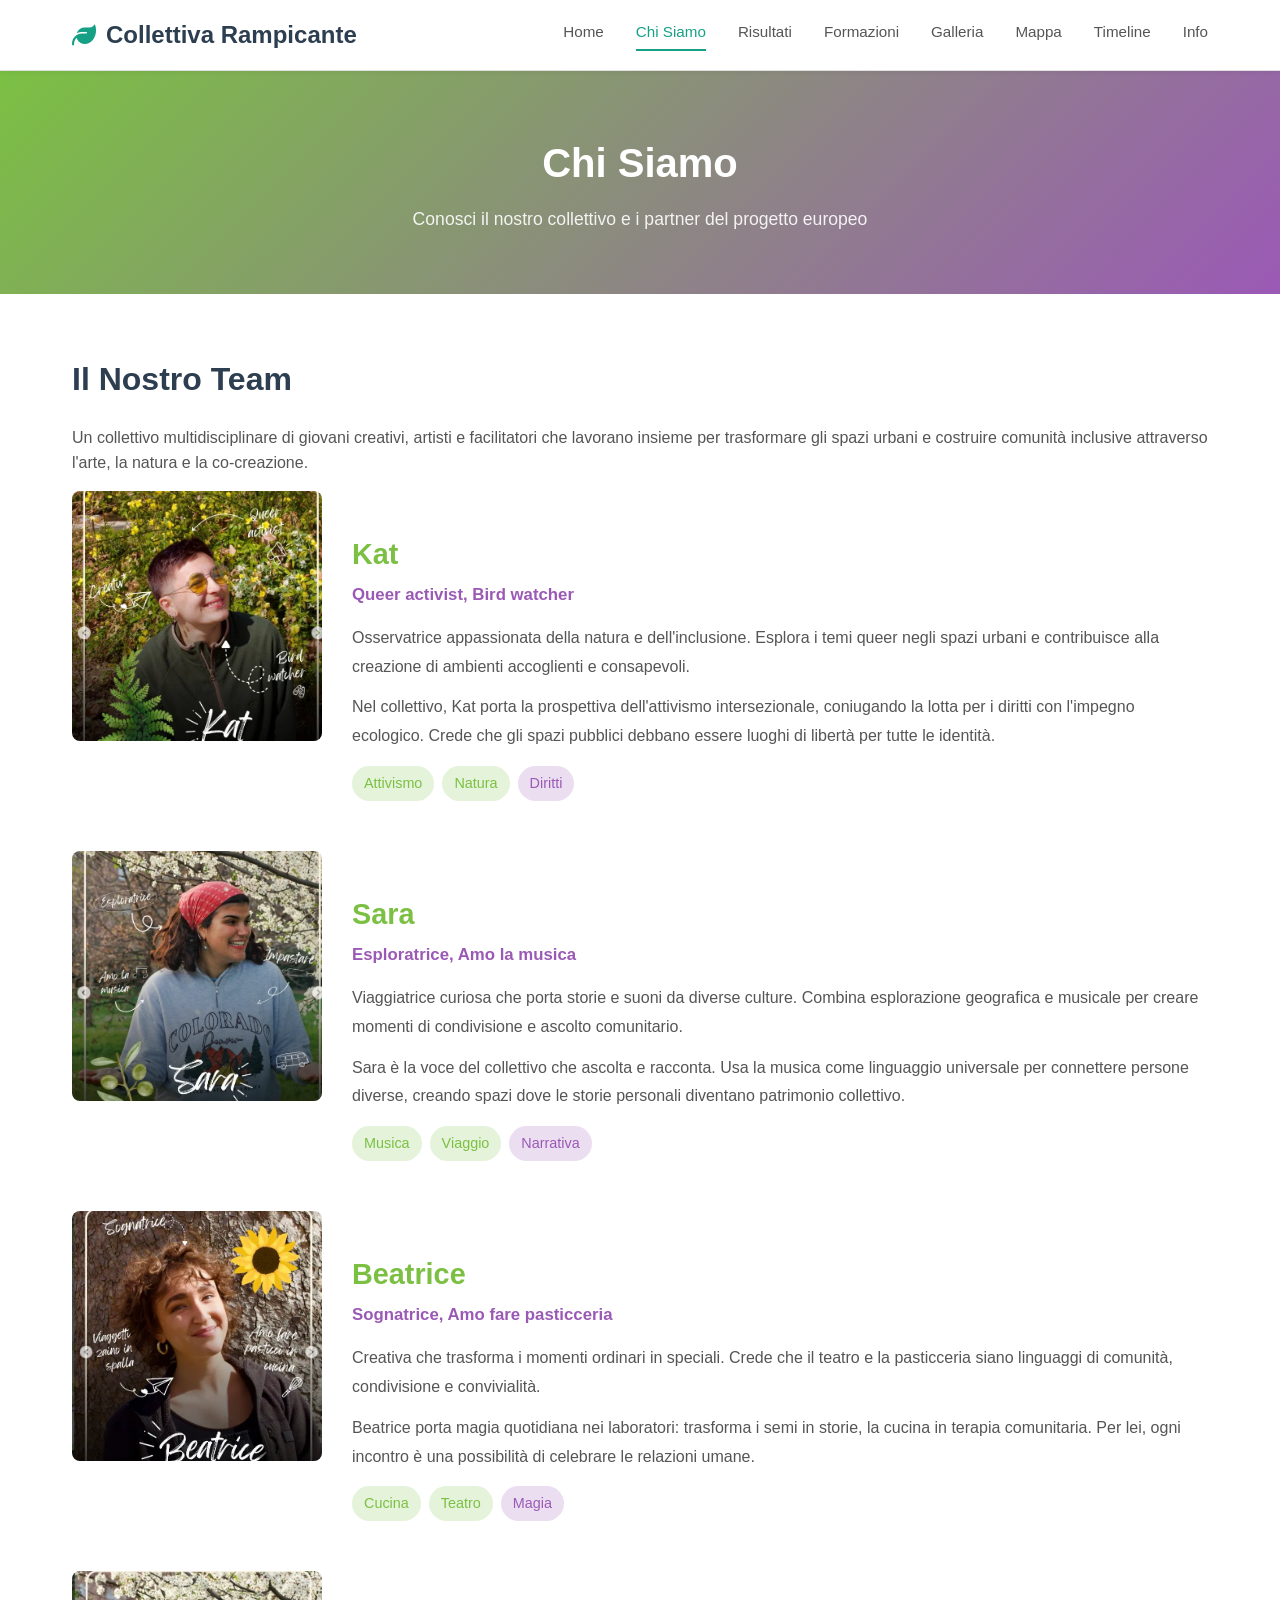
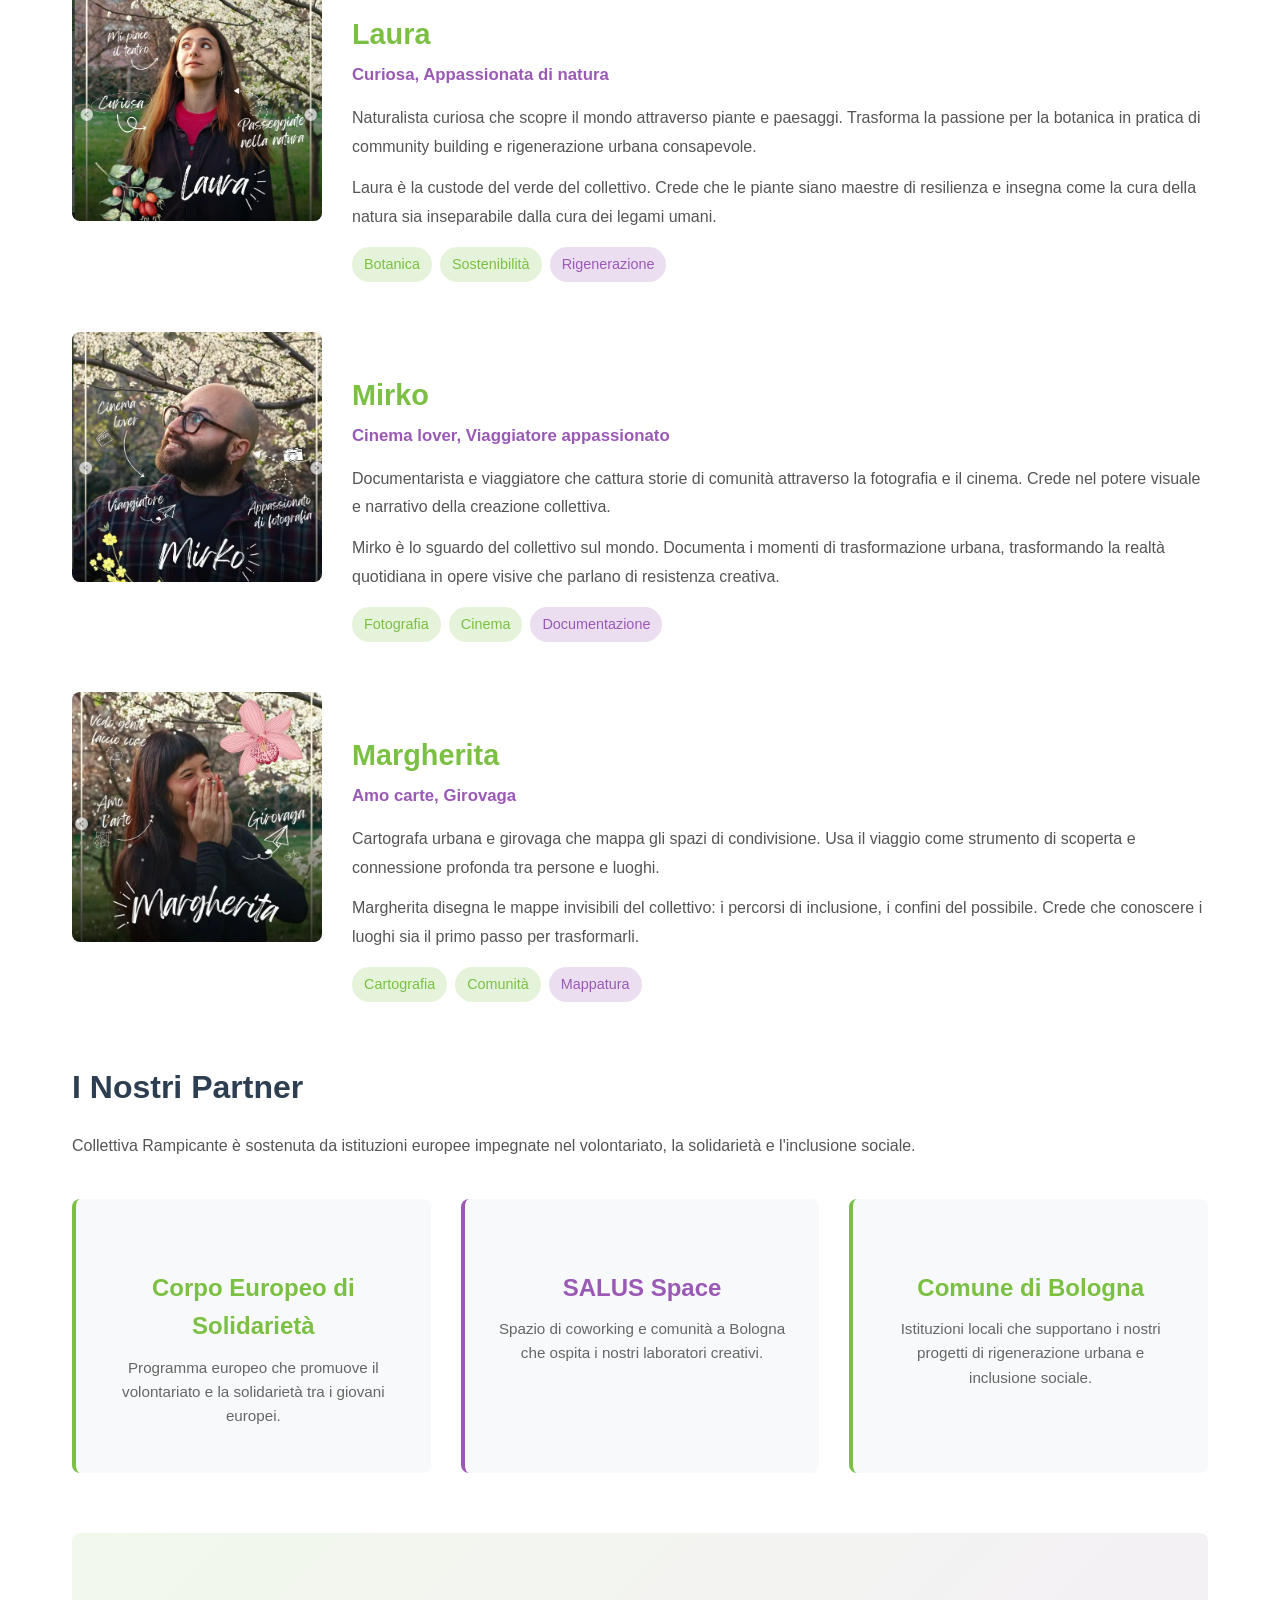
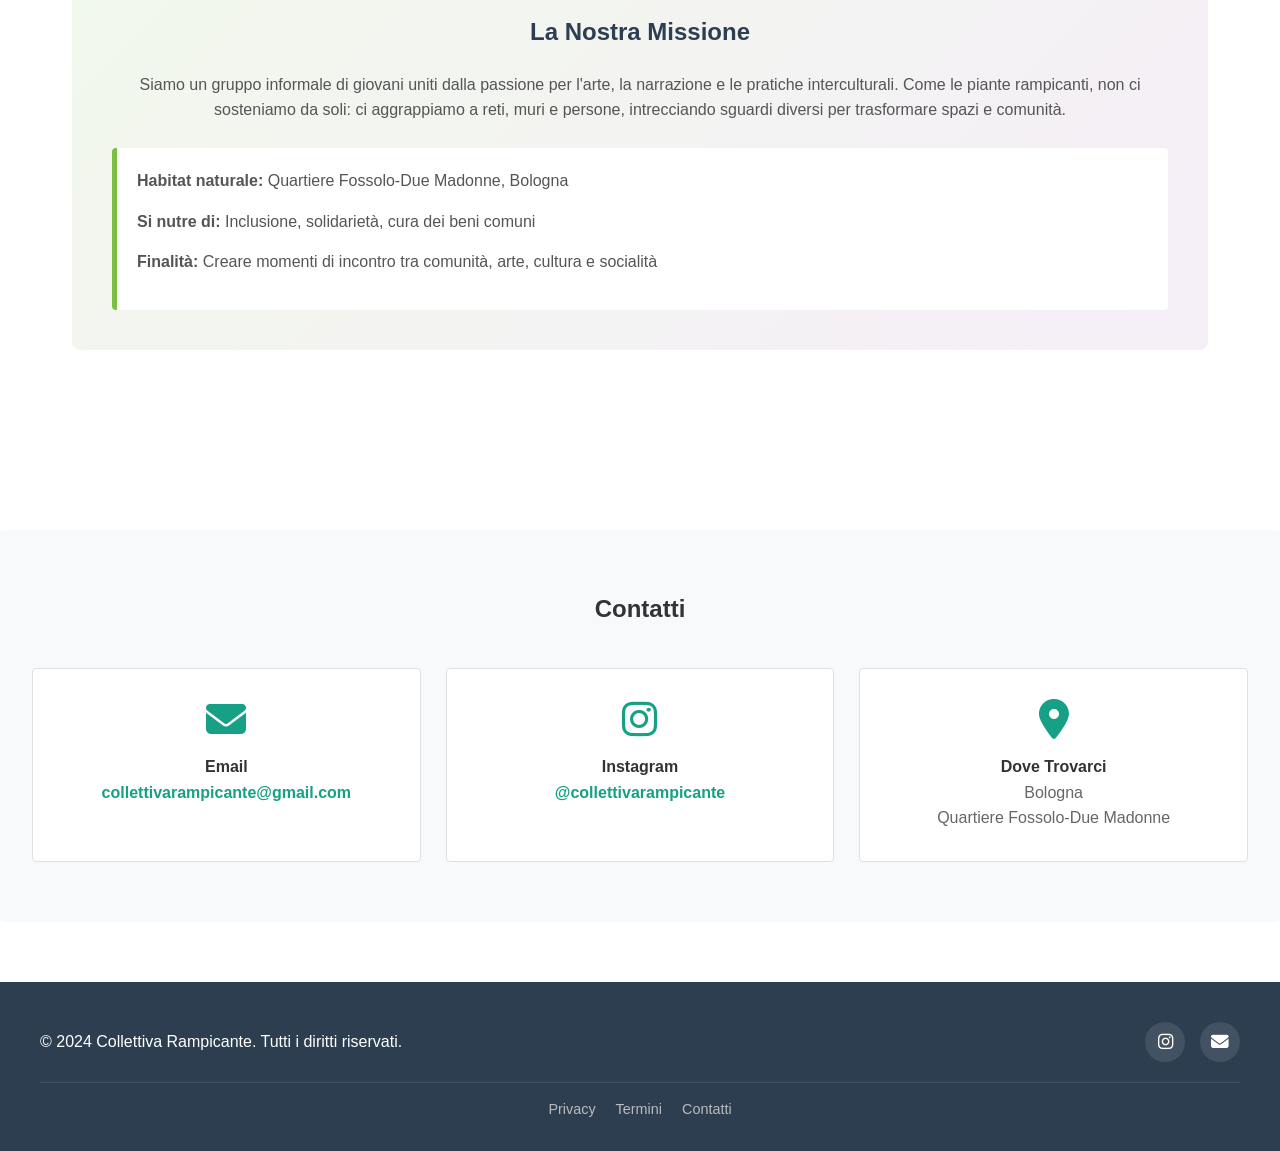
==== commit 00fae202: "feat: Collettiva Rampicante - Clean su Home, team, laboratori e background" ====
--- a/pages/chi-siamo.html
+++ b/pages/chi-siamo.html
@@ -43,77 +43,101 @@
             <h2>Il Nostro Team</h2>
             <p>Un collettivo multidisciplinare di giovani creativi, artisti e facilitatori che lavorano insieme per trasformare gli spazi urbani e costruire comunità inclusive attraverso l'arte, la natura e la co-creazione.</p>
 
-            <!-- Team Grid -->
-            <div class="team-grid">
+            <!-- Team Grid - Layout Orizzontale -->
+            <div style="display: flex; flex-direction: column; gap: 50px;">
                 <!-- Kat -->
-                <div class="team-card">
-                    <img src="../images/team/kat.webp" alt="Kat" class="team-card-image">
-                    <div class="team-card-content">
-                        <h3>Kat</h3>
-                        <div class="team-role">Queer activist, Bird watcher</div>
-                        <p>Osservatrice appassionata della natura e dell'inclusione. Esplora i temi queer negli spazi urbani e contribuisce alla creazione di ambienti accoglienti per tutte e tutti.</p>
-                        <div class="trait-badge">Attivismo</div>
-                        <div class="trait-badge">Natura</div>
+                <div style="display: flex; gap: 30px; align-items: flex-start;">
+                    <img src="../images/team/kat.webp" alt="Kat" style="flex: 0 0 250px; height: 250px; object-fit: cover; border-radius: 8px;">
+                    <div style="flex: 1;">
+                        <h3 style="color: #7BC043; font-size: 1.8rem; margin-bottom: 5px;">Kat</h3>
+                        <div style="color: #9B59B6; font-weight: 600; margin-bottom: 15px; font-size: 1.05rem;">Queer activist, Bird watcher</div>
+                        <p style="line-height: 1.8; color: #555; margin-bottom: 12px;">Osservatrice appassionata della natura e dell'inclusione. Esplora i temi queer negli spazi urbani e contribuisce alla creazione di ambienti accoglienti e consapevoli.</p>
+                        <p style="line-height: 1.8; color: #555; margin-bottom: 15px;">Nel collettivo, Kat porta la prospettiva dell'attivismo intersezionale, coniugando la lotta per i diritti con l'impegno ecologico. Crede che gli spazi pubblici debbano essere luoghi di libertà per tutte le identità.</p>
+                        <div style="display: flex; gap: 8px; flex-wrap: wrap;">
+                            <span style="background: rgba(123, 192, 67, 0.2); color: #7BC043; padding: 6px 12px; border-radius: 20px; font-size: 0.9rem;">Attivismo</span>
+                            <span style="background: rgba(123, 192, 67, 0.2); color: #7BC043; padding: 6px 12px; border-radius: 20px; font-size: 0.9rem;">Natura</span>
+                            <span style="background: rgba(155, 89, 182, 0.2); color: #9B59B6; padding: 6px 12px; border-radius: 20px; font-size: 0.9rem;">Diritti</span>
+                        </div>
                     </div>
                 </div>
 
                 <!-- Sara -->
-                <div class="team-card">
-                    <img src="../images/team/sara.webp" alt="Sara" class="team-card-image">
-                    <div class="team-card-content">
-                        <h3>Sara</h3>
-                        <div class="team-role">Esploratrice, Amo la musica</div>
-                        <p>Viaggiatrice curiosa che porta storie e suoni da diverse culture. Combina esplorazione geografica e musicale per creare momenti di condivisione comunitaria.</p>
-                        <div class="trait-badge">Musica</div>
-                        <div class="trait-badge">Viaggio</div>
+                <div style="display: flex; gap: 30px; align-items: flex-start;">
+                    <img src="../images/team/sara.webp" alt="Sara" style="flex: 0 0 250px; height: 250px; object-fit: cover; border-radius: 8px;">
+                    <div style="flex: 1;">
+                        <h3 style="color: #7BC043; font-size: 1.8rem; margin-bottom: 5px;">Sara</h3>
+                        <div style="color: #9B59B6; font-weight: 600; margin-bottom: 15px; font-size: 1.05rem;">Esploratrice, Amo la musica</div>
+                        <p style="line-height: 1.8; color: #555; margin-bottom: 12px;">Viaggiatrice curiosa che porta storie e suoni da diverse culture. Combina esplorazione geografica e musicale per creare momenti di condivisione e ascolto comunitario.</p>
+                        <p style="line-height: 1.8; color: #555; margin-bottom: 15px;">Sara è la voce del collettivo che ascolta e racconta. Usa la musica come linguaggio universale per connettere persone diverse, creando spazi dove le storie personali diventano patrimonio collettivo.</p>
+                        <div style="display: flex; gap: 8px; flex-wrap: wrap;">
+                            <span style="background: rgba(123, 192, 67, 0.2); color: #7BC043; padding: 6px 12px; border-radius: 20px; font-size: 0.9rem;">Musica</span>
+                            <span style="background: rgba(123, 192, 67, 0.2); color: #7BC043; padding: 6px 12px; border-radius: 20px; font-size: 0.9rem;">Viaggio</span>
+                            <span style="background: rgba(155, 89, 182, 0.2); color: #9B59B6; padding: 6px 12px; border-radius: 20px; font-size: 0.9rem;">Narrativa</span>
+                        </div>
                     </div>
                 </div>
 
                 <!-- Beatrice -->
-                <div class="team-card">
-                    <img src="../images/team/beatrice.webp" alt="Beatrice" class="team-card-image">
-                    <div class="team-card-content">
-                        <h3>Beatrice</h3>
-                        <div class="team-role">Sognatrice, Amo fare pasticceria</div>
-                        <p>Creativa che trasforma i momenti ordinari in speciali. Crede che il teatro e la pasticceria possono essere linguaggi di comunità e condivisione.</p>
-                        <div class="trait-badge">Cucina</div>
-                        <div class="trait-badge">Teatro</div>
+                <div style="display: flex; gap: 30px; align-items: flex-start;">
+                    <img src="../images/team/beatrice.webp" alt="Beatrice" style="flex: 0 0 250px; height: 250px; object-fit: cover; border-radius: 8px;">
+                    <div style="flex: 1;">
+                        <h3 style="color: #7BC043; font-size: 1.8rem; margin-bottom: 5px;">Beatrice</h3>
+                        <div style="color: #9B59B6; font-weight: 600; margin-bottom: 15px; font-size: 1.05rem;">Sognatrice, Amo fare pasticceria</div>
+                        <p style="line-height: 1.8; color: #555; margin-bottom: 12px;">Creativa che trasforma i momenti ordinari in speciali. Crede che il teatro e la pasticceria siano linguaggi di comunità, condivisione e convivialità.</p>
+                        <p style="line-height: 1.8; color: #555; margin-bottom: 15px;">Beatrice porta magia quotidiana nei laboratori: trasforma i semi in storie, la cucina in terapia comunitaria. Per lei, ogni incontro è una possibilità di celebrare le relazioni umane.</p>
+                        <div style="display: flex; gap: 8px; flex-wrap: wrap;">
+                            <span style="background: rgba(123, 192, 67, 0.2); color: #7BC043; padding: 6px 12px; border-radius: 20px; font-size: 0.9rem;">Cucina</span>
+                            <span style="background: rgba(123, 192, 67, 0.2); color: #7BC043; padding: 6px 12px; border-radius: 20px; font-size: 0.9rem;">Teatro</span>
+                            <span style="background: rgba(155, 89, 182, 0.2); color: #9B59B6; padding: 6px 12px; border-radius: 20px; font-size: 0.9rem;">Magia</span>
+                        </div>
                     </div>
                 </div>
 
                 <!-- Laura -->
-                <div class="team-card">
-                    <img src="../images/team/laura.webp" alt="Laura" class="team-card-image">
-                    <div class="team-card-content">
-                        <h3>Laura</h3>
-                        <div class="team-role">Curiosa, Appassionata di natura</div>
-                        <p>Naturalista curiosa che scopre il mondo attraverso piante e paesaggi. Trasforma la passione per la natura in pratica di community building e rigenerazione urbana.</p>
-                        <div class="trait-badge">Botanica</div>
-                        <div class="trait-badge">Sostenibilità</div>
+                <div style="display: flex; gap: 30px; align-items: flex-start;">
+                    <img src="../images/team/laura.webp" alt="Laura" style="flex: 0 0 250px; height: 250px; object-fit: cover; border-radius: 8px;">
+                    <div style="flex: 1;">
+                        <h3 style="color: #7BC043; font-size: 1.8rem; margin-bottom: 5px;">Laura</h3>
+                        <div style="color: #9B59B6; font-weight: 600; margin-bottom: 15px; font-size: 1.05rem;">Curiosa, Appassionata di natura</div>
+                        <p style="line-height: 1.8; color: #555; margin-bottom: 12px;">Naturalista curiosa che scopre il mondo attraverso piante e paesaggi. Trasforma la passione per la botanica in pratica di community building e rigenerazione urbana consapevole.</p>
+                        <p style="line-height: 1.8; color: #555; margin-bottom: 15px;">Laura è la custode del verde del collettivo. Crede che le piante siano maestre di resilienza e insegna come la cura della natura sia inseparabile dalla cura dei legami umani.</p>
+                        <div style="display: flex; gap: 8px; flex-wrap: wrap;">
+                            <span style="background: rgba(123, 192, 67, 0.2); color: #7BC043; padding: 6px 12px; border-radius: 20px; font-size: 0.9rem;">Botanica</span>
+                            <span style="background: rgba(123, 192, 67, 0.2); color: #7BC043; padding: 6px 12px; border-radius: 20px; font-size: 0.9rem;">Sostenibilità</span>
+                            <span style="background: rgba(155, 89, 182, 0.2); color: #9B59B6; padding: 6px 12px; border-radius: 20px; font-size: 0.9rem;">Rigenerazione</span>
+                        </div>
                     </div>
                 </div>
 
                 <!-- Mirko -->
-                <div class="team-card">
-                    <img src="../images/team/mirko.webp" alt="Mirko" class="team-card-image">
-                    <div class="team-card-content">
-                        <h3>Mirko</h3>
-                        <div class="team-role">Cinema lover, Viaggiatore appassionato</div>
-                        <p>Documentarista e viaggiatore che cattura storie di comunità attraverso la fotografia e il cinema. Crede nel potere visuale della narrazione collettiva.</p>
-                        <div class="trait-badge">Fotografia</div>
-                        <div class="trait-badge">Cinema</div>
+                <div style="display: flex; gap: 30px; align-items: flex-start;">
+                    <img src="../images/team/mirko.webp" alt="Mirko" style="flex: 0 0 250px; height: 250px; object-fit: cover; border-radius: 8px;">
+                    <div style="flex: 1;">
+                        <h3 style="color: #7BC043; font-size: 1.8rem; margin-bottom: 5px;">Mirko</h3>
+                        <div style="color: #9B59B6; font-weight: 600; margin-bottom: 15px; font-size: 1.05rem;">Cinema lover, Viaggiatore appassionato</div>
+                        <p style="line-height: 1.8; color: #555; margin-bottom: 12px;">Documentarista e viaggiatore che cattura storie di comunità attraverso la fotografia e il cinema. Crede nel potere visuale e narrativo della creazione collettiva.</p>
+                        <p style="line-height: 1.8; color: #555; margin-bottom: 15px;">Mirko è lo sguardo del collettivo sul mondo. Documenta i momenti di trasformazione urbana, trasformando la realtà quotidiana in opere visive che parlano di resistenza creativa.</p>
+                        <div style="display: flex; gap: 8px; flex-wrap: wrap;">
+                            <span style="background: rgba(123, 192, 67, 0.2); color: #7BC043; padding: 6px 12px; border-radius: 20px; font-size: 0.9rem;">Fotografia</span>
+                            <span style="background: rgba(123, 192, 67, 0.2); color: #7BC043; padding: 6px 12px; border-radius: 20px; font-size: 0.9rem;">Cinema</span>
+                            <span style="background: rgba(155, 89, 182, 0.2); color: #9B59B6; padding: 6px 12px; border-radius: 20px; font-size: 0.9rem;">Documentazione</span>
+                        </div>
                     </div>
                 </div>
 
                 <!-- Margherita -->
-                <div class="team-card">
-                    <img src="../images/team/margherita.webp" alt="Margherita" class="team-card-image">
-                    <div class="team-card-content">
-                        <h3>Margherita</h3>
-                        <div class="team-role">Amo carte, Girovaga</div>
-                        <p>Cartografa urbana e girovaga che mapsa gli spazi di condivisione. Usa il viaggio come strumento di scoperta e connessione tra persone e luoghi.</p>
-                        <div class="trait-badge">Cartografia</div>
-                        <div class="trait-badge">Comunità</div>
+                <div style="display: flex; gap: 30px; align-items: flex-start;">
+                    <img src="../images/team/margherita.webp" alt="Margherita" style="flex: 0 0 250px; height: 250px; object-fit: cover; border-radius: 8px;">
+                    <div style="flex: 1;">
+                        <h3 style="color: #7BC043; font-size: 1.8rem; margin-bottom: 5px;">Margherita</h3>
+                        <div style="color: #9B59B6; font-weight: 600; margin-bottom: 15px; font-size: 1.05rem;">Amo carte, Girovaga</div>
+                        <p style="line-height: 1.8; color: #555; margin-bottom: 12px;">Cartografa urbana e girovaga che mappa gli spazi di condivisione. Usa il viaggio come strumento di scoperta e connessione profonda tra persone e luoghi.</p>
+                        <p style="line-height: 1.8; color: #555; margin-bottom: 15px;">Margherita disegna le mappe invisibili del collettivo: i percorsi di inclusione, i confini del possibile. Crede che conoscere i luoghi sia il primo passo per trasformarli.</p>
+                        <div style="display: flex; gap: 8px; flex-wrap: wrap;">
+                            <span style="background: rgba(123, 192, 67, 0.2); color: #7BC043; padding: 6px 12px; border-radius: 20px; font-size: 0.9rem;">Cartografia</span>
+                            <span style="background: rgba(123, 192, 67, 0.2); color: #7BC043; padding: 6px 12px; border-radius: 20px; font-size: 0.9rem;">Comunità</span>
+                            <span style="background: rgba(155, 89, 182, 0.2); color: #9B59B6; padding: 6px 12px; border-radius: 20px; font-size: 0.9rem;">Mappatura</span>
+                        </div>
                     </div>
                 </div>
             </div>
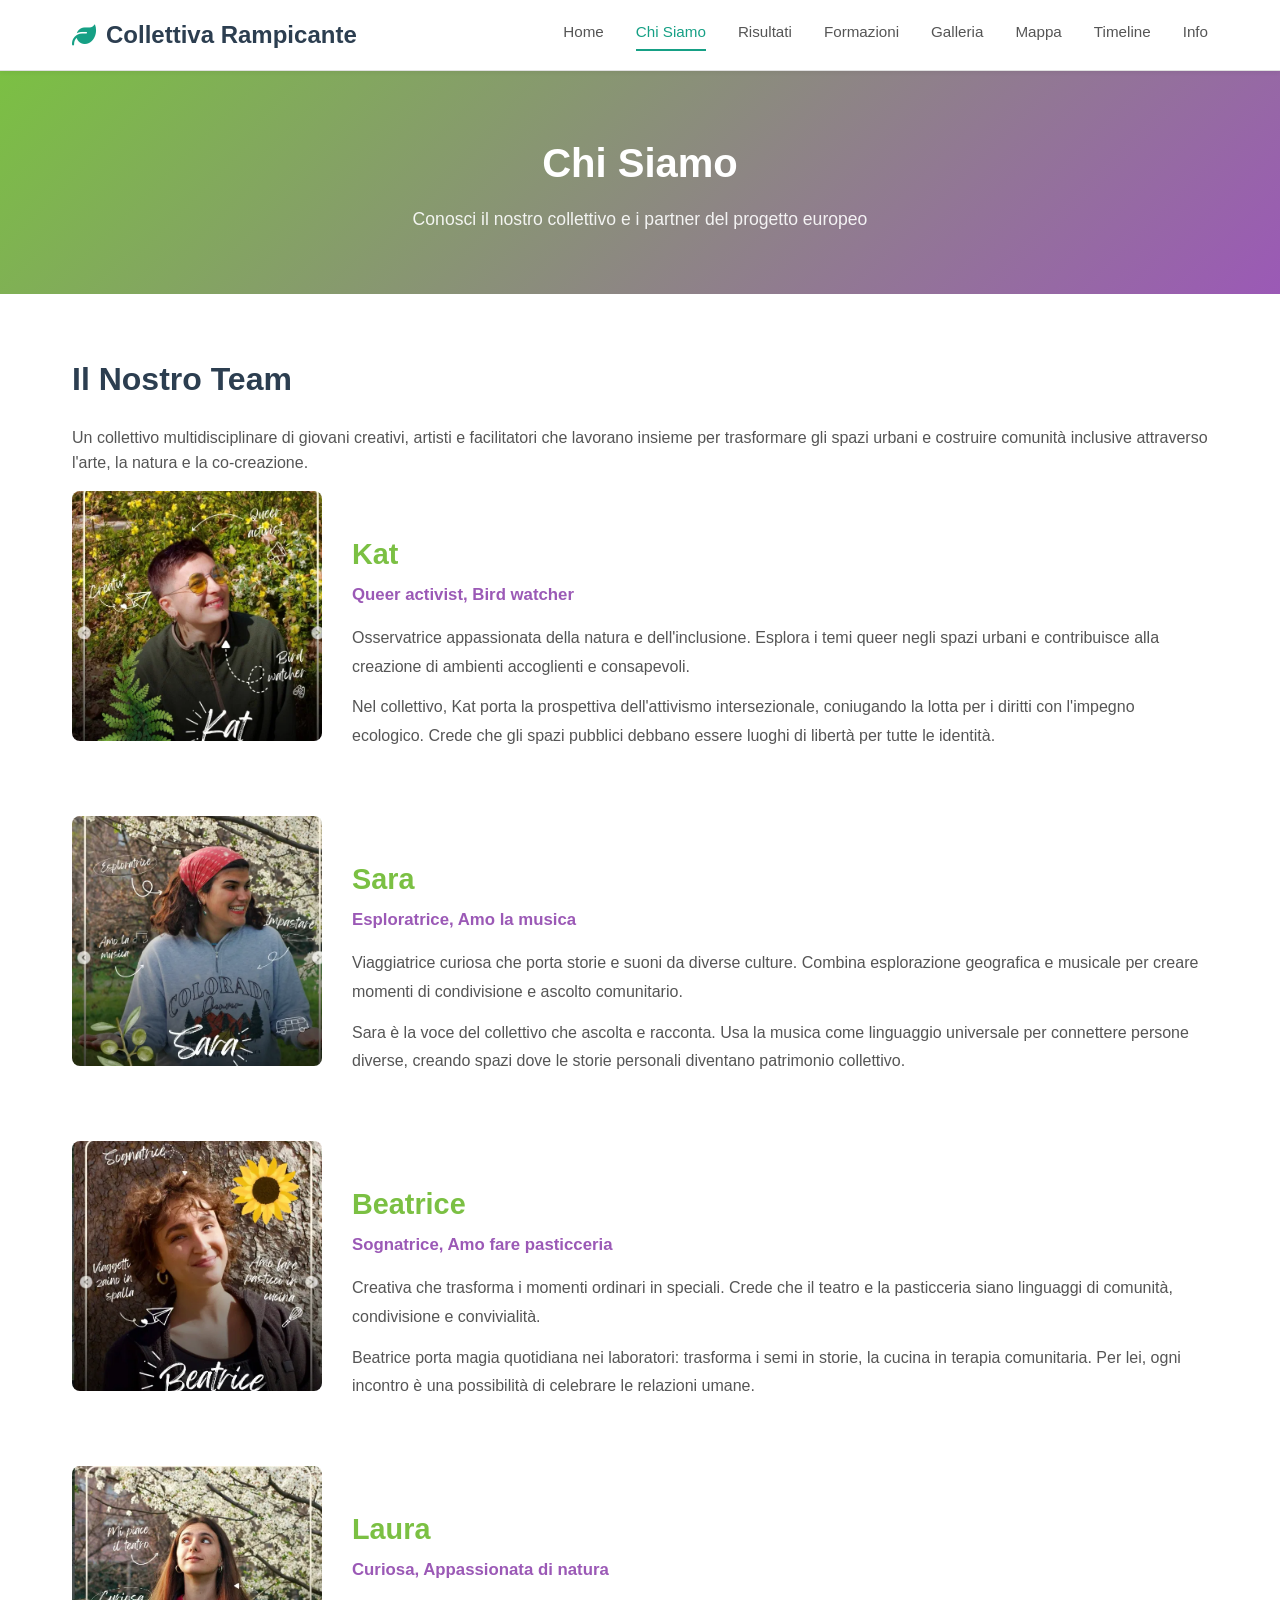
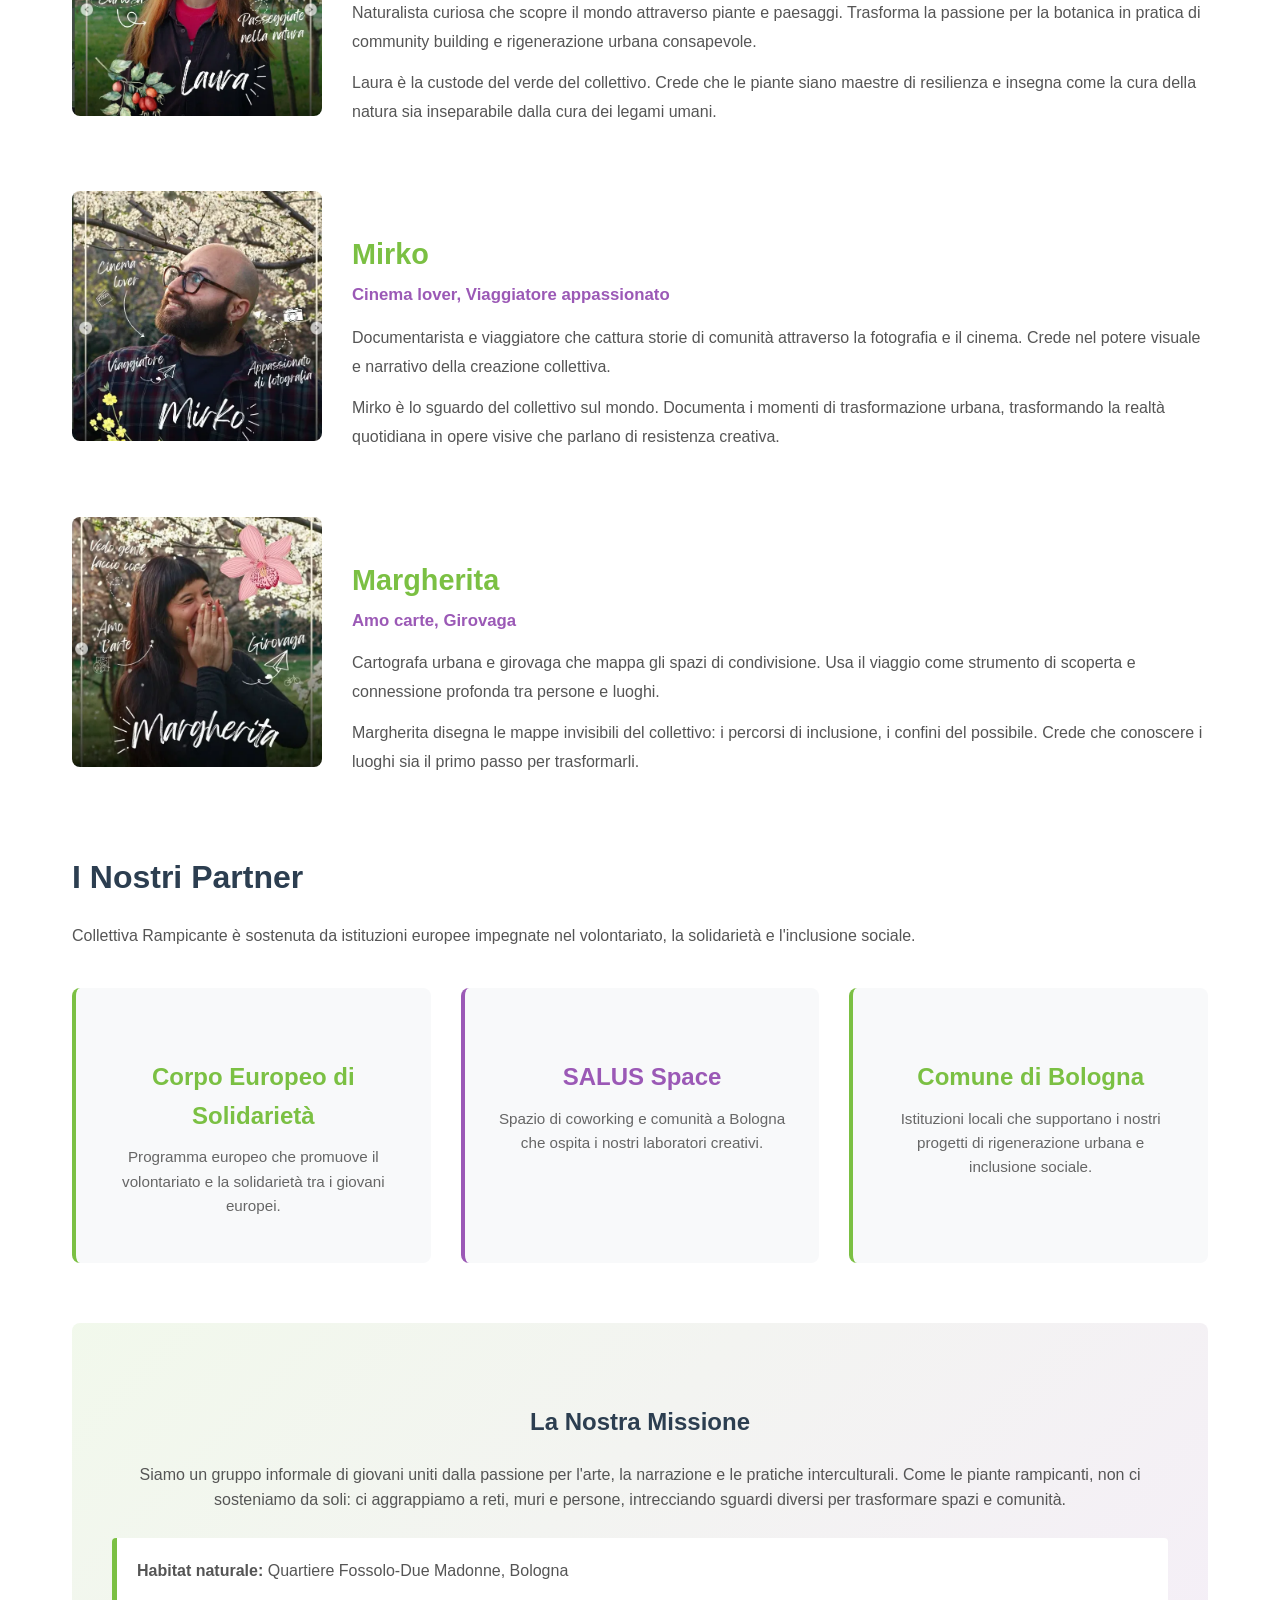
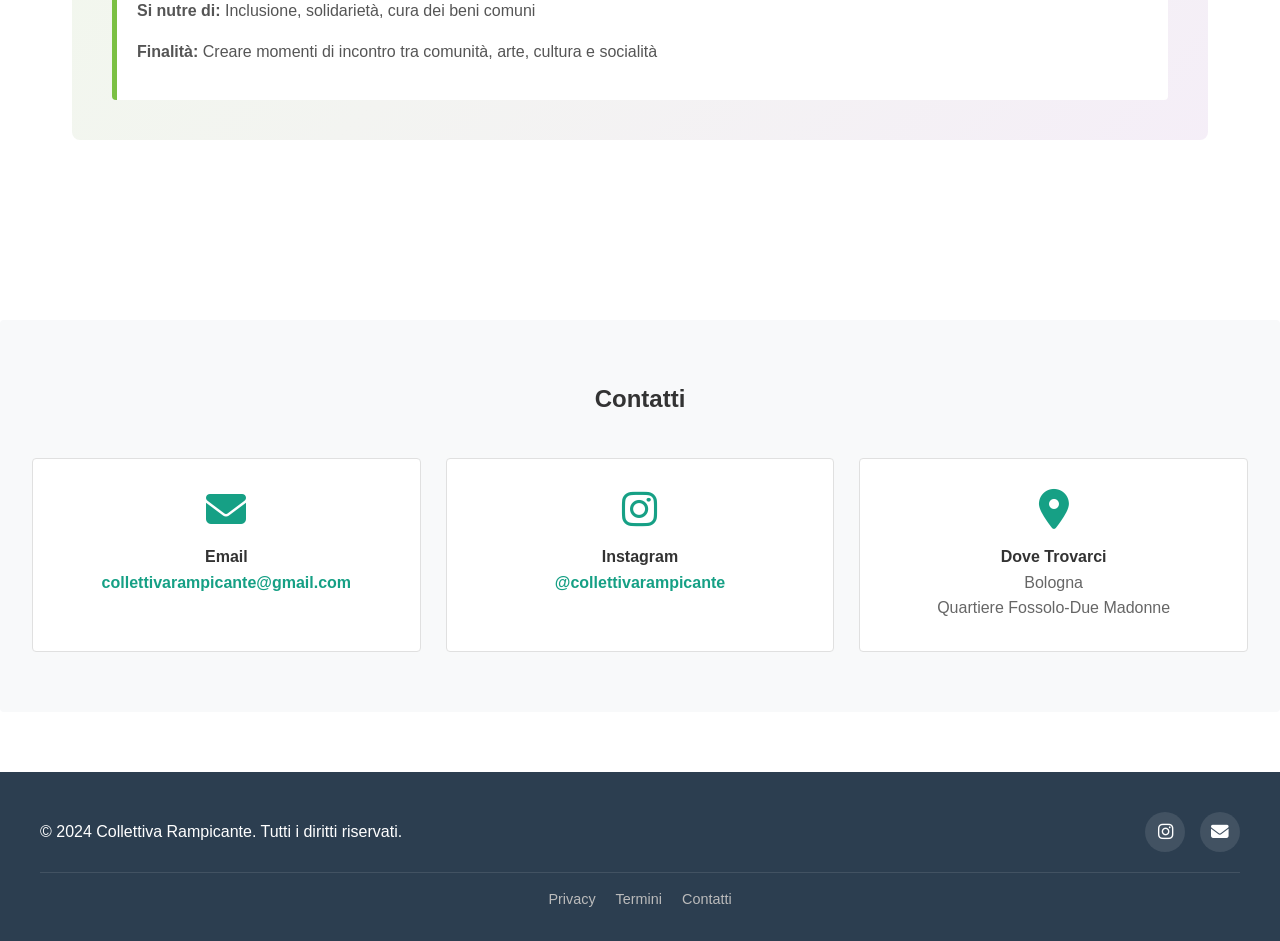
==== commit 0a914baf: "Add: QGIS2Web interactive map for project locations" ====
--- a/pages/chi-siamo.html
+++ b/pages/chi-siamo.html
@@ -53,11 +53,6 @@
                         <div style="color: #9B59B6; font-weight: 600; margin-bottom: 15px; font-size: 1.05rem;">Queer activist, Bird watcher</div>
                         <p style="line-height: 1.8; color: #555; margin-bottom: 12px;">Osservatrice appassionata della natura e dell'inclusione. Esplora i temi queer negli spazi urbani e contribuisce alla creazione di ambienti accoglienti e consapevoli.</p>
                         <p style="line-height: 1.8; color: #555; margin-bottom: 15px;">Nel collettivo, Kat porta la prospettiva dell'attivismo intersezionale, coniugando la lotta per i diritti con l'impegno ecologico. Crede che gli spazi pubblici debbano essere luoghi di libertà per tutte le identità.</p>
-                        <div style="display: flex; gap: 8px; flex-wrap: wrap;">
-                            <span style="background: rgba(123, 192, 67, 0.2); color: #7BC043; padding: 6px 12px; border-radius: 20px; font-size: 0.9rem;">Attivismo</span>
-                            <span style="background: rgba(123, 192, 67, 0.2); color: #7BC043; padding: 6px 12px; border-radius: 20px; font-size: 0.9rem;">Natura</span>
-                            <span style="background: rgba(155, 89, 182, 0.2); color: #9B59B6; padding: 6px 12px; border-radius: 20px; font-size: 0.9rem;">Diritti</span>
-                        </div>
                     </div>
                 </div>
 
@@ -69,11 +64,6 @@
                         <div style="color: #9B59B6; font-weight: 600; margin-bottom: 15px; font-size: 1.05rem;">Esploratrice, Amo la musica</div>
                         <p style="line-height: 1.8; color: #555; margin-bottom: 12px;">Viaggiatrice curiosa che porta storie e suoni da diverse culture. Combina esplorazione geografica e musicale per creare momenti di condivisione e ascolto comunitario.</p>
                         <p style="line-height: 1.8; color: #555; margin-bottom: 15px;">Sara è la voce del collettivo che ascolta e racconta. Usa la musica come linguaggio universale per connettere persone diverse, creando spazi dove le storie personali diventano patrimonio collettivo.</p>
-                        <div style="display: flex; gap: 8px; flex-wrap: wrap;">
-                            <span style="background: rgba(123, 192, 67, 0.2); color: #7BC043; padding: 6px 12px; border-radius: 20px; font-size: 0.9rem;">Musica</span>
-                            <span style="background: rgba(123, 192, 67, 0.2); color: #7BC043; padding: 6px 12px; border-radius: 20px; font-size: 0.9rem;">Viaggio</span>
-                            <span style="background: rgba(155, 89, 182, 0.2); color: #9B59B6; padding: 6px 12px; border-radius: 20px; font-size: 0.9rem;">Narrativa</span>
-                        </div>
                     </div>
                 </div>
 
@@ -85,11 +75,6 @@
                         <div style="color: #9B59B6; font-weight: 600; margin-bottom: 15px; font-size: 1.05rem;">Sognatrice, Amo fare pasticceria</div>
                         <p style="line-height: 1.8; color: #555; margin-bottom: 12px;">Creativa che trasforma i momenti ordinari in speciali. Crede che il teatro e la pasticceria siano linguaggi di comunità, condivisione e convivialità.</p>
                         <p style="line-height: 1.8; color: #555; margin-bottom: 15px;">Beatrice porta magia quotidiana nei laboratori: trasforma i semi in storie, la cucina in terapia comunitaria. Per lei, ogni incontro è una possibilità di celebrare le relazioni umane.</p>
-                        <div style="display: flex; gap: 8px; flex-wrap: wrap;">
-                            <span style="background: rgba(123, 192, 67, 0.2); color: #7BC043; padding: 6px 12px; border-radius: 20px; font-size: 0.9rem;">Cucina</span>
-                            <span style="background: rgba(123, 192, 67, 0.2); color: #7BC043; padding: 6px 12px; border-radius: 20px; font-size: 0.9rem;">Teatro</span>
-                            <span style="background: rgba(155, 89, 182, 0.2); color: #9B59B6; padding: 6px 12px; border-radius: 20px; font-size: 0.9rem;">Magia</span>
-                        </div>
                     </div>
                 </div>
 
@@ -101,11 +86,6 @@
                         <div style="color: #9B59B6; font-weight: 600; margin-bottom: 15px; font-size: 1.05rem;">Curiosa, Appassionata di natura</div>
                         <p style="line-height: 1.8; color: #555; margin-bottom: 12px;">Naturalista curiosa che scopre il mondo attraverso piante e paesaggi. Trasforma la passione per la botanica in pratica di community building e rigenerazione urbana consapevole.</p>
                         <p style="line-height: 1.8; color: #555; margin-bottom: 15px;">Laura è la custode del verde del collettivo. Crede che le piante siano maestre di resilienza e insegna come la cura della natura sia inseparabile dalla cura dei legami umani.</p>
-                        <div style="display: flex; gap: 8px; flex-wrap: wrap;">
-                            <span style="background: rgba(123, 192, 67, 0.2); color: #7BC043; padding: 6px 12px; border-radius: 20px; font-size: 0.9rem;">Botanica</span>
-                            <span style="background: rgba(123, 192, 67, 0.2); color: #7BC043; padding: 6px 12px; border-radius: 20px; font-size: 0.9rem;">Sostenibilità</span>
-                            <span style="background: rgba(155, 89, 182, 0.2); color: #9B59B6; padding: 6px 12px; border-radius: 20px; font-size: 0.9rem;">Rigenerazione</span>
-                        </div>
                     </div>
                 </div>
 
@@ -117,11 +97,6 @@
                         <div style="color: #9B59B6; font-weight: 600; margin-bottom: 15px; font-size: 1.05rem;">Cinema lover, Viaggiatore appassionato</div>
                         <p style="line-height: 1.8; color: #555; margin-bottom: 12px;">Documentarista e viaggiatore che cattura storie di comunità attraverso la fotografia e il cinema. Crede nel potere visuale e narrativo della creazione collettiva.</p>
                         <p style="line-height: 1.8; color: #555; margin-bottom: 15px;">Mirko è lo sguardo del collettivo sul mondo. Documenta i momenti di trasformazione urbana, trasformando la realtà quotidiana in opere visive che parlano di resistenza creativa.</p>
-                        <div style="display: flex; gap: 8px; flex-wrap: wrap;">
-                            <span style="background: rgba(123, 192, 67, 0.2); color: #7BC043; padding: 6px 12px; border-radius: 20px; font-size: 0.9rem;">Fotografia</span>
-                            <span style="background: rgba(123, 192, 67, 0.2); color: #7BC043; padding: 6px 12px; border-radius: 20px; font-size: 0.9rem;">Cinema</span>
-                            <span style="background: rgba(155, 89, 182, 0.2); color: #9B59B6; padding: 6px 12px; border-radius: 20px; font-size: 0.9rem;">Documentazione</span>
-                        </div>
                     </div>
                 </div>
 
@@ -133,11 +108,6 @@
                         <div style="color: #9B59B6; font-weight: 600; margin-bottom: 15px; font-size: 1.05rem;">Amo carte, Girovaga</div>
                         <p style="line-height: 1.8; color: #555; margin-bottom: 12px;">Cartografa urbana e girovaga che mappa gli spazi di condivisione. Usa il viaggio come strumento di scoperta e connessione profonda tra persone e luoghi.</p>
                         <p style="line-height: 1.8; color: #555; margin-bottom: 15px;">Margherita disegna le mappe invisibili del collettivo: i percorsi di inclusione, i confini del possibile. Crede che conoscere i luoghi sia il primo passo per trasformarli.</p>
-                        <div style="display: flex; gap: 8px; flex-wrap: wrap;">
-                            <span style="background: rgba(123, 192, 67, 0.2); color: #7BC043; padding: 6px 12px; border-radius: 20px; font-size: 0.9rem;">Cartografia</span>
-                            <span style="background: rgba(123, 192, 67, 0.2); color: #7BC043; padding: 6px 12px; border-radius: 20px; font-size: 0.9rem;">Comunità</span>
-                            <span style="background: rgba(155, 89, 182, 0.2); color: #9B59B6; padding: 6px 12px; border-radius: 20px; font-size: 0.9rem;">Mappatura</span>
-                        </div>
                     </div>
                 </div>
             </div>
